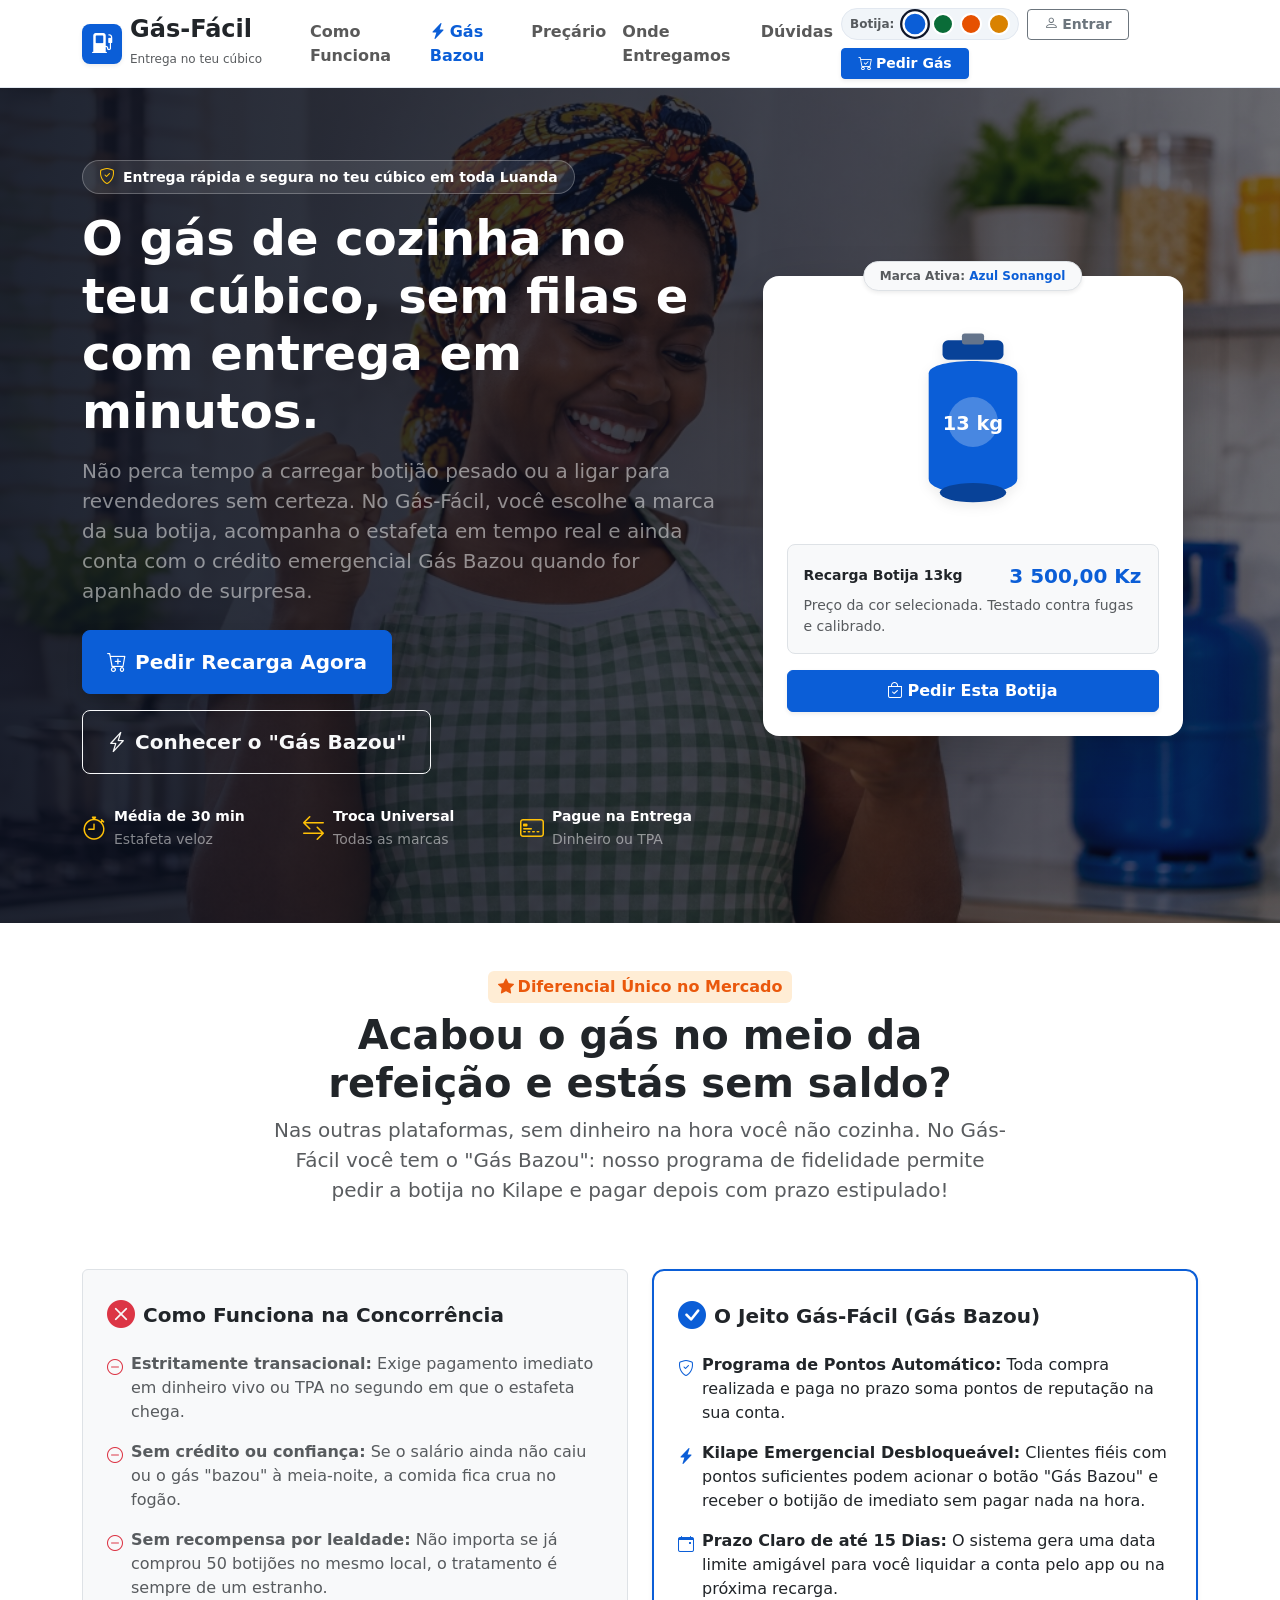
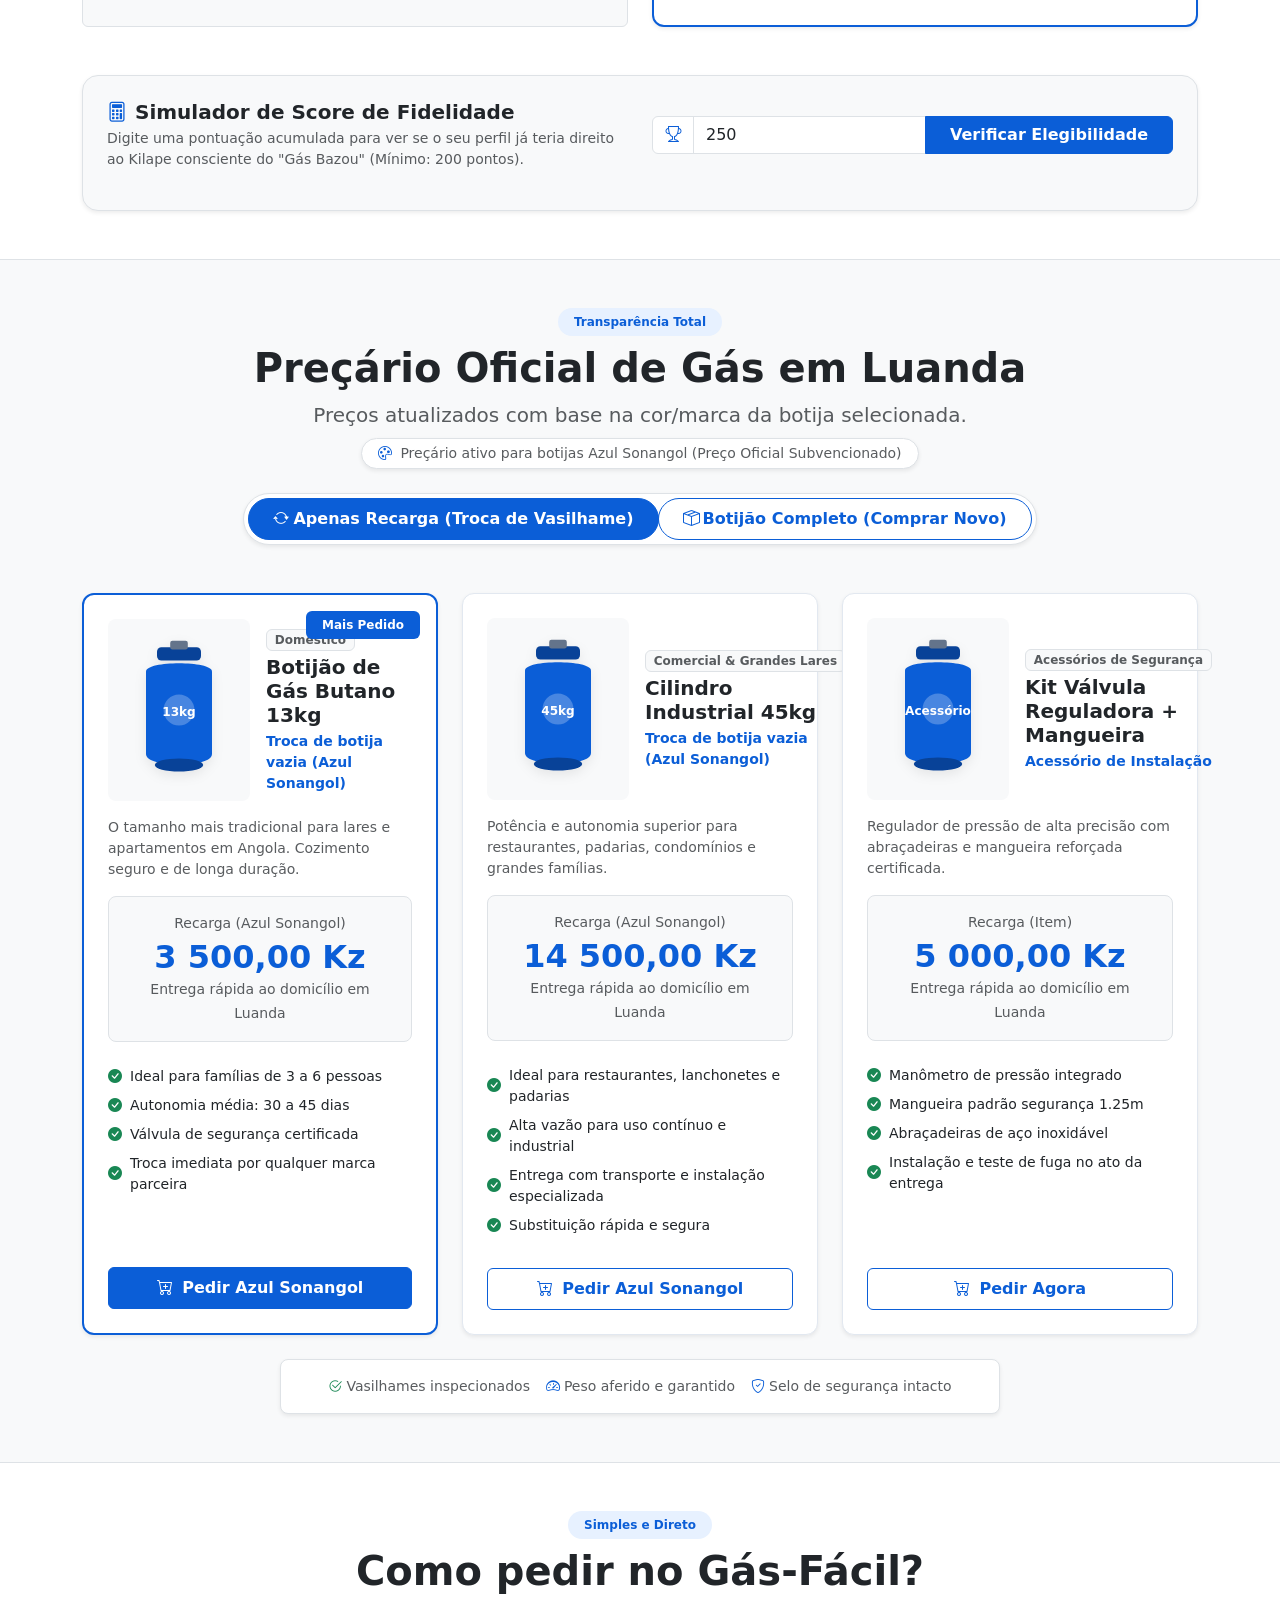
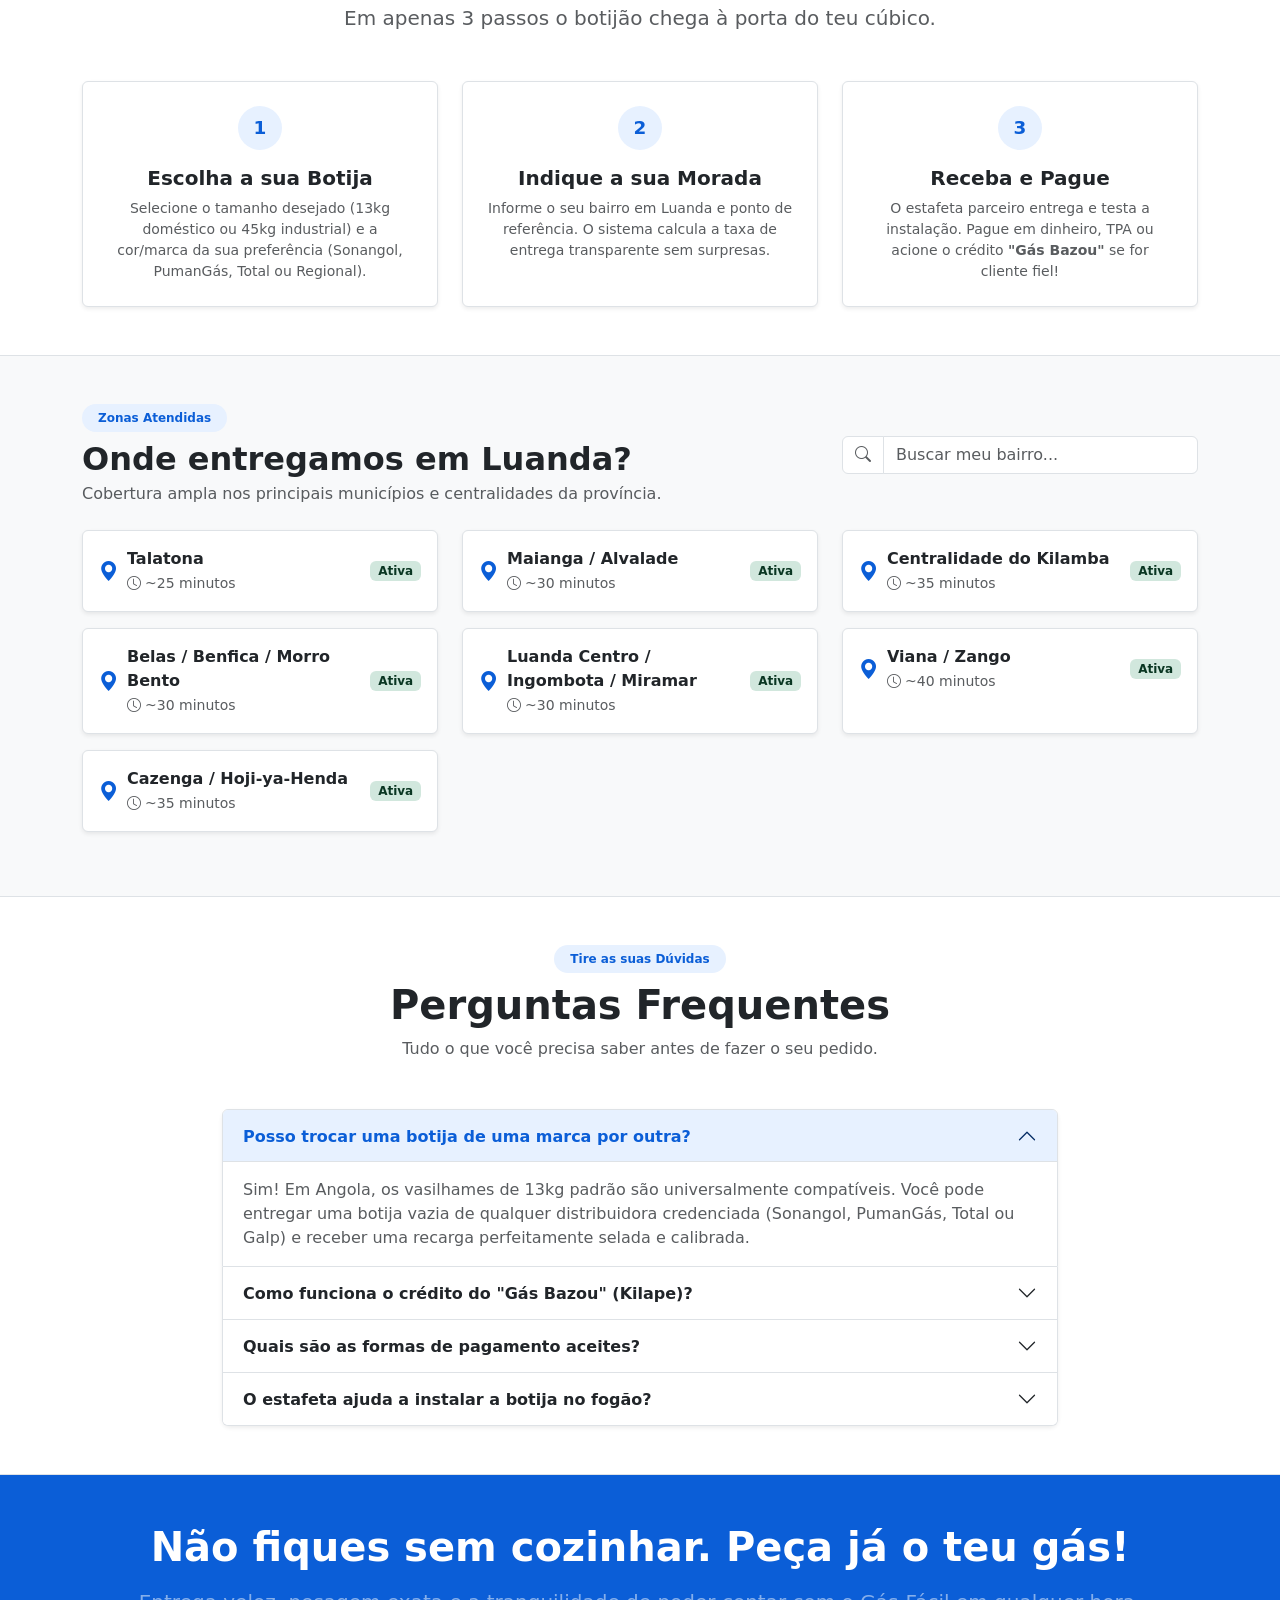
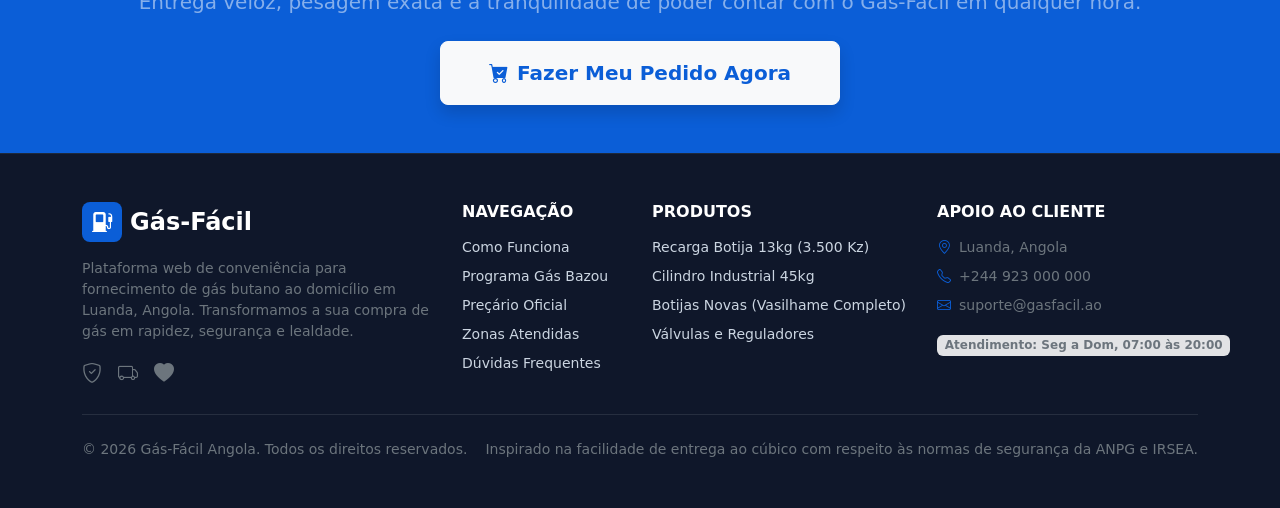
==== src/index.html @ aaf6411a "feat(landing-page): criar pagina inicial com precario dinamico por cor e hero com imagem e filtro su" ====
<!DOCTYPE html>
<html lang="pt" data-theme="blue">
<head>
  <meta charset="UTF-8">
  <meta name="viewport" content="width=device-width, initial-scale=1.0">
  <title>Gás-Fácil — Entrega Rápida de Gás no teu Cúbico em Luanda</title>
  <meta name="description" content="Plataforma de entrega rápida de gás butano ao domicílio em Luanda. Conheça o exclusivo Programa de Fidelidade com a função Gás Bazou (Kilape emergencial).">

  <!-- Bootstrap 5.3 Local -->
  <link rel="stylesheet" href="assets/css/bootstrap.min.css">
  
  <!-- Bootstrap Icons Local -->
  <link rel="stylesheet" href="assets/css/bootstrap-icons.min.css">
  
  <!-- Variáveis de Tema (White-label das Botijas em Angola) -->
  <link rel="stylesheet" href="assets/css/theme.css">
  
  <!-- Estilos Personalizados e Seguros -->
  <link rel="stylesheet" href="assets/css/styles.css">

  <!-- Aplicação imediata do tema para evitar oscilação visual -->
  <script>
    (function() {
      try {
        var savedTheme = localStorage.getItem('gf_theme') || 'blue';
        document.documentElement.setAttribute('data-theme', savedTheme);
      } catch (e) {}
    })();
  </script>
</head>
<body>

  <!-- ==========================================================================
       BARRA DE NAVEGAÇÃO PRINCIPAL (NAVBAR)
       ========================================================================== -->
  <header class="sticky-top gf-navbar">
    <nav class="navbar navbar-expand-lg navbar-light py-2">
      <div class="container">
        <!-- Logo e Identidade -->
        <a class="navbar-brand d-flex align-items-center gap-2" href="index.html">
          <div class="gf-logo-badge shadow-sm">
            <i class="bi bi-fuel-pump-fill" aria-hidden="true"></i>
          </div>
          <div>
            <span class="fs-4 fw-bold text-dark d-block lh-1">Gás-Fácil</span>
            <small class="text-muted" style="font-size: 0.75rem;">Entrega no teu cúbico</small>
          </div>
        </a>

        <!-- Botão Menu Mobile -->
        <button class="navbar-toggler" type="button" data-bs-toggle="collapse" data-bs-target="#navbarMain" aria-controls="navbarMain" aria-expanded="false" aria-label="Abrir menu de navegação">
          <span class="navbar-toggler-icon"></span>
        </button>

        <!-- Links e Ações -->
        <div class="collapse navbar-collapse" id="navbarMain">
          <ul class="navbar-nav me-auto mb-2 mb-lg-0 ms-lg-4">
            <li class="nav-item">
              <a class="nav-link fw-semibold" href="#como-funciona">Como Funciona</a>
            </li>
            <li class="nav-item">
              <a class="nav-link fw-semibold text-primary" href="#diferencial-bazou">
                <i class="bi bi-lightning-charge-fill me-1" aria-hidden="true"></i>Gás Bazou
              </a>
            </li>
            <li class="nav-item">
              <a class="nav-link fw-semibold" href="#precario">Preçário</a>
            </li>
            <li class="nav-item">
              <a class="nav-link fw-semibold" href="#cobertura">Onde Entregamos</a>
            </li>
            <li class="nav-item">
              <a class="nav-link fw-semibold" href="#faq">Dúvidas</a>
            </li>
          </ul>

          <!-- Lado Direito: Seletor de Tema das Botijas & Autenticação -->
          <div class="d-flex flex-wrap align-items-center gap-2">
            <!-- Seletor Cromático das Botijas (Azul, Verde, Laranja, Amarela) -->
            <div class="gf-theme-selector" title="Escolha a cor da sua botija/marca de preferência">
              <small class="text-muted fw-bold me-1 d-none d-sm-inline" style="font-size: 0.75rem;">Botija:</small>
              <button type="button" class="gf-theme-dot" data-set-theme="blue" title="Azul (Padrão Sonangol)" aria-label="Tema Azul"></button>
              <button type="button" class="gf-theme-dot" data-set-theme="green" title="Verde (PumanGás)" aria-label="Tema Verde"></button>
              <button type="button" class="gf-theme-dot" data-set-theme="orange" title="Laranja (TotalEnergies)" aria-label="Tema Laranja"></button>
              <button type="button" class="gf-theme-dot" data-set-theme="yellow" title="Amarela (Galp/Regional)" aria-label="Tema Amarela"></button>
            </div>

            <!-- Botões de Acesso -->
            <a href="login.html" class="btn btn-outline-secondary btn-sm px-3 fw-semibold">
              <i class="bi bi-person me-1" aria-hidden="true"></i>Entrar
            </a>
            <a href="#precario" class="btn btn-primary btn-sm px-3 fw-semibold shadow-sm">
              <i class="bi bi-cart-check me-1" aria-hidden="true"></i>Pedir Gás
            </a>
          </div>
        </div>
      </div>
    </nav>
  </header>

  <main>
    <!-- ==========================================================================
         HERO SECTION (Com imagem de fundo e filtro de desfoque preto elegante)
         ========================================================================== -->
    <section class="gf-hero-section">
      <!-- Imagem de fundo com filtro de desfoque preto -->
      <div class="gf-hero-bg" aria-hidden="true"></div>
      <div class="gf-hero-overlay" aria-hidden="true"></div>

      <div class="container gf-hero-content">
        <div class="row align-items-center gy-4">
          <!-- Coluna de Texto e CTAs -->
          <div class="col-lg-7">
            <div class="d-inline-flex align-items-center gap-2 px-3 py-1 bg-white bg-opacity-10 border border-white border-opacity-25 rounded-pill mb-3 text-white">
              <i class="bi bi-shield-check text-warning" aria-hidden="true"></i>
              <span class="small fw-semibold">Entrega rápida e segura no teu cúbico em toda Luanda</span>
            </div>

            <h1 class="display-5 fw-bold text-white lh-tight mb-3">
              O gás de cozinha no teu cúbico, sem filas e com entrega em minutos.
            </h1>

            <p class="lead text-white-50 mb-4">
              Não perca tempo a carregar botijão pesado ou a ligar para revendedores sem certeza. No <strong>Gás-Fácil</strong>, você escolhe a marca da sua botija, acompanha o estafeta em tempo real e ainda conta com o crédito emergencial <strong>Gás Bazou</strong> quando for apanhado de surpresa.
            </p>

            <div class="d-flex flex-wrap gap-3 mb-4">
              <a href="#precario" class="btn btn-primary btn-lg px-4 py-3 fw-bold shadow">
                <i class="bi bi-cart-plus me-2" aria-hidden="true"></i>Pedir Recarga Agora
              </a>
              <a href="#diferencial-bazou" class="btn btn-outline-light btn-lg px-4 py-3 fw-bold">
                <i class="bi bi-lightning-charge me-2" aria-hidden="true"></i>Conhecer o "Gás Bazou"
              </a>
            </div>

            <!-- Benefícios Rápidos -->
            <div class="row g-3 pt-2 text-white">
              <div class="col-sm-4">
                <div class="d-flex align-items-center gap-2">
                  <i class="bi bi-stopwatch fs-4 text-warning" aria-hidden="true"></i>
                  <div>
                    <strong class="d-block small text-white">Média de 30 min</strong>
                    <span class="text-white-50 small">Estafeta veloz</span>
                  </div>
                </div>
              </div>
              <div class="col-sm-4">
                <div class="d-flex align-items-center gap-2">
                  <i class="bi bi-arrow-left-right fs-4 text-warning" aria-hidden="true"></i>
                  <div>
                    <strong class="d-block small text-white">Troca Universal</strong>
                    <span class="text-white-50 small">Todas as marcas</span>
                  </div>
                </div>
              </div>
              <div class="col-sm-4">
                <div class="d-flex align-items-center gap-2">
                  <i class="bi bi-credit-card-2-front fs-4 text-warning" aria-hidden="true"></i>
                  <div>
                    <strong class="d-block small text-white">Pague na Entrega</strong>
                    <span class="text-white-50 small">Dinheiro ou TPA</span>
                  </div>
                </div>
              </div>
            </div>
          </div>

          <!-- Coluna Visual: Ilustração da Botija Temática Interativa -->
          <div class="col-lg-5 text-center">
            <div class="card border-0 p-4 bg-white shadow-lg rounded-4 position-relative mx-auto" style="max-width: 420px;">
              <div class="badge bg-light text-muted border position-absolute top-0 start-50 translate-middle px-3 py-2 rounded-pill shadow-sm">
                Marca Ativa: <span id="heroBottleBrandName" class="fw-bold text-primary">Azul Sonangol</span>
              </div>

              <div class="py-4 my-2">
                <!-- SVG Dinâmico da Botija -->
                <svg class="gf-cylinder-svg mx-auto" viewBox="0 0 100 130" xmlns="http://www.w3.org/2000/svg" style="width: 140px; height: 180px;">
                  <rect x="28" y="6" width="44" height="14" rx="4" class="gf-cylinder-collar" />
                  <rect x="42" y="1" width="16" height="8" rx="2" fill="#64748b" />
                  <path d="M 18,30 C 18,18 82,18 82,30 L 82,106 C 82,120 18,120 18,106 Z" class="gf-cylinder-body" />
                  <ellipse cx="50" cy="116" rx="24" ry="7" class="gf-cylinder-collar" />
                  <circle cx="50" cy="65" r="18" fill="#ffffff" opacity="0.25" />
                  <text x="50" y="71" font-size="14" font-weight="bold" fill="#ffffff" text-anchor="middle">13 kg</text>
                </svg>
              </div>

              <div class="bg-light p-3 rounded-3 text-start mb-3 border">
                <div class="d-flex justify-content-between align-items-center mb-1">
                  <span class="small fw-semibold text-dark">Recarga Botija 13kg</span>
                  <span id="heroBottlePrice" class="fw-bold text-primary fs-5">3.500,00 Kz</span>
                </div>
                <small class="text-muted d-block">Preço da cor selecionada. Testado contra fugas e calibrado.</small>
              </div>

              <a href="#precario" class="btn btn-primary w-100 py-2 fw-semibold shadow-sm">
                <i class="bi bi-bag-check me-1" aria-hidden="true"></i>Pedir Esta Botija
              </a>
            </div>
          </div>
        </div>
      </div>
    </section>

    <!-- ==========================================================================
         SEÇÃO DESTAQUE DO DIFERENCIAL: "GÁS BAZOU" (O KILAPE CONSCIENTE)
         ========================================================================== -->
    <section id="diferencial-bazou" class="py-5 bg-white border-bottom">
      <div class="container">
        <!-- Cabeçalho da Seção -->
        <div class="row justify-content-center text-center mb-5">
          <div class="col-lg-8">
            <span class="gf-badge-bazou d-inline-block mb-2">
              <i class="bi bi-star-fill me-1" aria-hidden="true"></i>Diferencial Único no Mercado
            </span>
            <h2 class="h1 fw-bold text-dark">
              Acabou o gás no meio da refeição e estás sem saldo?
            </h2>
            <p class="lead text-muted">
              Nas outras plataformas, sem dinheiro na hora você não cozinha. No <strong>Gás-Fácil</strong> você tem o <strong>"Gás Bazou"</strong>: nosso programa de fidelidade permite pedir a botija no <strong>Kilape</strong> e pagar depois com prazo estipulado!
            </p>
          </div>
        </div>

        <!-- Quadro Comparativo: Concorrência vs Gás-Fácil -->
        <div class="row g-4 align-items-stretch mb-5">
          <!-- Coluna Concorrentes -->
          <div class="col-md-6">
            <div class="card h-100 border p-4 bg-light">
              <div class="d-flex align-items-center gap-2 mb-3">
                <i class="bi bi-x-circle-fill text-danger fs-3" aria-hidden="true"></i>
                <h3 class="h5 fw-bold text-dark mb-0">Como Funciona na Concorrência</h3>
              </div>
              <ul class="list-unstyled mb-0 d-flex flex-column gap-3 text-muted">
                <li class="d-flex align-items-start gap-2">
                  <i class="bi bi-dash-circle text-danger mt-1" aria-hidden="true"></i>
                  <span><strong>Estritamente transacional:</strong> Exige pagamento imediato em dinheiro vivo ou TPA no segundo em que o estafeta chega.</span>
                </li>
                <li class="d-flex align-items-start gap-2">
                  <i class="bi bi-dash-circle text-danger mt-1" aria-hidden="true"></i>
                  <span><strong>Sem crédito ou confiança:</strong> Se o salário ainda não caiu ou o gás "bazou" à meia-noite, a comida fica crua no fogão.</span>
                </li>
                <li class="d-flex align-items-start gap-2">
                  <i class="bi bi-dash-circle text-danger mt-1" aria-hidden="true"></i>
                  <span><strong>Sem recompensa por lealdade:</strong> Não importa se já comprou 50 botijões no mesmo local, o tratamento é sempre de um estranho.</span>
                </li>
              </ul>
            </div>
          </div>

          <!-- Coluna Gás-Fácil (O Nosso Diferencial) -->
          <div class="col-md-6">
            <div class="card h-100 gf-card-bazou p-4 shadow-sm">
              <div class="d-flex align-items-center gap-2 mb-3">
                <i class="bi bi-check-circle-fill text-primary fs-3" aria-hidden="true"></i>
                <h3 class="h5 fw-bold text-dark mb-0">O Jeito Gás-Fácil (Gás Bazou)</h3>
              </div>
              <ul class="list-unstyled mb-0 d-flex flex-column gap-3 text-dark">
                <li class="d-flex align-items-start gap-2">
                  <i class="bi bi-shield-check text-primary mt-1" aria-hidden="true"></i>
                  <span><strong>Programa de Pontos Automático:</strong> Toda compra realizada e paga no prazo soma pontos de reputação na sua conta.</span>
                </li>
                <li class="d-flex align-items-start gap-2">
                  <i class="bi bi-lightning-charge-fill text-primary mt-1" aria-hidden="true"></i>
                  <span><strong>Kilape Emergencial Desbloqueável:</strong> Clientes fiéis com pontos suficientes podem acionar o botão "Gás Bazou" e receber o botijão de imediato sem pagar nada na hora.</span>
                </li>
                <li class="d-flex align-items-start gap-2">
                  <i class="bi bi-calendar-event text-primary mt-1" aria-hidden="true"></i>
                  <span><strong>Prazo Claro de até 15 Dias:</strong> O sistema gera uma data limite amigável para você liquidar a conta pelo app ou na próxima recarga.</span>
                </li>
              </ul>
            </div>
          </div>
        </div>

        <!-- Simulador Interativo do "Gás Bazou" -->
        <div class="card border p-4 bg-light rounded-4 shadow-sm">
          <div class="row align-items-center gy-3">
            <div class="col-lg-6">
              <h3 class="h5 fw-bold text-dark mb-1">
                <i class="bi bi-calculator text-primary me-2" aria-hidden="true"></i>Simulador de Score de Fidelidade
              </h3>
              <p class="text-muted small mb-0">
                Digite uma pontuação acumulada para ver se o seu perfil já teria direito ao Kilape consciente do "Gás Bazou" (Mínimo: 200 pontos).
              </p>
            </div>
            <div class="col-lg-6">
              <div class="input-group">
                <span class="input-group-text bg-white"><i class="bi bi-trophy text-primary"></i></span>
                <input type="number" id="simPointsInput" class="form-control" placeholder="Ex: 250 pontos" value="250" min="0" max="1000">
                <button type="button" id="btnSimulateBazou" class="btn btn-primary fw-semibold px-4">
                  Verificar Elegibilidade
                </button>
              </div>
            </div>
            <div class="col-12">
              <div id="simResultContainer" class="d-none"></div>
            </div>
          </div>
        </div>
      </div>
    </section>

    <!-- ==========================================================================
         SEÇÃO DE PREÇÁRIO (CATÁLOGO OFICIAL COM PREÇOS DAS BOTIJAS)
         ========================================================================== -->
    <section id="precario" class="py-5 bg-light border-bottom">
      <div class="container">
        <!-- Título e Introdução -->
        <div class="text-center mb-4">
          <span class="badge bg-primary-subtle text-primary px-3 py-2 rounded-pill fw-semibold mb-2">
            Transparência Total
          </span>
          <h2 class="h1 fw-bold text-dark">Preçário Oficial de Gás em Luanda</h2>
          <p class="text-muted lead mb-2">Preços atualizados com base na cor/marca da botija selecionada.</p>
          <div class="d-inline-flex align-items-center gap-2 px-3 py-1 bg-white border rounded-pill shadow-sm small text-muted">
            <i class="bi bi-palette text-primary" aria-hidden="true"></i>
            <span id="pricingActiveThemeNotice">Preçário ativo para botijas Azul Sonangol (Preço Oficial Subvencionado)</span>
          </div>
        </div>

        <!-- Alternador entre Recarga e Botijão Novo -->
        <div class="d-flex justify-content-center mb-5">
          <div class="btn-group p-1 bg-white border rounded-pill shadow-sm" role="group" aria-label="Opções de compra">
            <button type="button" id="btnPricingRefill" class="btn btn-primary rounded-pill px-4 py-2 fw-semibold active">
              <i class="bi bi-arrow-repeat me-1" aria-hidden="true"></i>Apenas Recarga (Troca de Vasilhame)
            </button>
            <button type="button" id="btnPricingComplete" class="btn btn-outline-primary rounded-pill px-4 py-2 fw-semibold">
              <i class="bi bi-box-seam me-1" aria-hidden="true"></i>Botijão Completo (Comprar Novo)
            </button>
          </div>
        </div>

        <!-- Contêiner dos Cards de Preço (Injetados dinamicamente via home.js) -->
        <div id="pricingCardsContainer" class="row justify-content-center">
          <!-- Carregando via JavaScript -->
          <div class="col-12 text-center py-5">
            <div class="spinner-border text-primary" role="status">
              <span class="visually-hidden">A carregar produtos...</span>
            </div>
          </div>
        </div>

        <!-- Aviso de Garantia e Pesagem -->
        <div class="card border bg-white p-3 rounded-3 shadow-sm text-center mx-auto" style="max-width: 720px;">
          <div class="d-flex flex-wrap align-items-center justify-content-center gap-3 text-muted small">
            <span><i class="bi bi-check2-circle text-success me-1"></i>Vasilhames inspecionados</span>
            <span><i class="bi bi-speedometer2 text-primary me-1"></i>Peso aferido e garantido</span>
            <span><i class="bi bi-shield-check text-primary me-1"></i>Selo de segurança intacto</span>
          </div>
        </div>
      </div>
    </section>

    <!-- ==========================================================================
         SEÇÃO COMO FUNCIONA (FILOSOFIA GÁS NO CÚBICO)
         ========================================================================== -->
    <section id="como-funciona" class="py-5 bg-white border-bottom">
      <div class="container">
        <div class="text-center mb-5">
          <span class="badge bg-primary-subtle text-primary px-3 py-2 rounded-pill fw-semibold mb-2">Simples e Direto</span>
          <h2 class="h1 fw-bold text-dark">Como pedir no Gás-Fácil?</h2>
          <p class="text-muted lead">Em apenas 3 passos o botijão chega à porta do teu cúbico.</p>
        </div>

        <div class="row g-4">
          <!-- Passo 1 -->
          <div class="col-md-4">
            <div class="card h-100 border p-4 text-center bg-white shadow-sm">
              <div class="gf-step-number mx-auto mb-3">1</div>
              <h3 class="h5 fw-bold text-dark mb-2">Escolha a sua Botija</h3>
              <p class="text-muted small mb-0">
                Selecione o tamanho desejado (13kg doméstico ou 45kg industrial) e a cor/marca da sua preferência (Sonangol, PumanGás, Total ou Regional).
              </p>
            </div>
          </div>

          <!-- Passo 2 -->
          <div class="col-md-4">
            <div class="card h-100 border p-4 text-center bg-white shadow-sm">
              <div class="gf-step-number mx-auto mb-3">2</div>
              <h3 class="h5 fw-bold text-dark mb-2">Indique a sua Morada</h3>
              <p class="text-muted small mb-0">
                Informe o seu bairro em Luanda e ponto de referência. O sistema calcula a taxa de entrega transparente sem surpresas.
              </p>
            </div>
          </div>

          <!-- Passo 3 -->
          <div class="col-md-4">
            <div class="card h-100 border p-4 text-center bg-white shadow-sm">
              <div class="gf-step-number mx-auto mb-3">3</div>
              <h3 class="h5 fw-bold text-dark mb-2">Receba e Pague</h3>
              <p class="text-muted small mb-0">
                O estafeta parceiro entrega e testa a instalação. Pague em dinheiro, TPA ou acione o crédito <strong>"Gás Bazou"</strong> se for cliente fiel!
              </p>
            </div>
          </div>
        </div>
      </div>
    </section>

    <!-- ==========================================================================
         SEÇÃO ÁREAS DE COBERTURA EM LUANDA
         ========================================================================== -->
    <section id="cobertura" class="py-5 bg-light border-bottom">
      <div class="container">
        <div class="row align-items-center mb-4">
          <div class="col-md-8">
            <span class="badge bg-primary-subtle text-primary px-3 py-2 rounded-pill fw-semibold mb-2">
              Zonas Atendidas
            </span>
            <h2 class="h2 fw-bold text-dark mb-1">Onde entregamos em Luanda?</h2>
            <p class="text-muted mb-0">Cobertura ampla nos principais municípios e centralidades da província.</p>
          </div>
          <div class="col-md-4 mt-3 mt-md-0">
            <div class="input-group">
              <span class="input-group-text bg-white"><i class="bi bi-search text-muted"></i></span>
              <input type="text" id="coverageSearch" class="form-control" placeholder="Buscar meu bairro...">
            </div>
          </div>
        </div>

        <!-- Lista dinâmica de bairros -->
        <div id="coverageList" class="row">
          <!-- Carregando via JavaScript -->
        </div>
      </div>
    </section>

    <!-- ==========================================================================
         SEÇÃO DE PERGUNTAS FREQUENTES (FAQ)
         ========================================================================== -->
    <section id="faq" class="py-5 bg-white border-bottom">
      <div class="container" style="max-width: 860px;">
        <div class="text-center mb-5">
          <span class="badge bg-primary-subtle text-primary px-3 py-2 rounded-pill fw-semibold mb-2">Tire as suas Dúvidas</span>
          <h2 class="h1 fw-bold text-dark">Perguntas Frequentes</h2>
          <p class="text-muted">Tudo o que você precisa saber antes de fazer o seu pedido.</p>
        </div>

        <div class="accordion shadow-sm rounded-3" id="faqAccordion">
          <!-- Item 1 -->
          <div class="accordion-item">
            <h3 class="accordion-header" id="headingOne">
              <button class="accordion-button fw-bold" type="button" data-bs-toggle="collapse" data-bs-target="#collapseOne" aria-expanded="true" aria-controls="collapseOne">
                Posso trocar uma botija de uma marca por outra?
              </button>
            </h3>
            <div id="collapseOne" class="accordion-collapse collapse show" aria-labelledby="headingOne" data-bs-parent="#faqAccordion">
              <div class="accordion-body text-muted">
                Sim! Em Angola, os vasilhames de 13kg padrão são universalmente compatíveis. Você pode entregar uma botija vazia de qualquer distribuidora credenciada (Sonangol, PumanGás, Total ou Galp) e receber uma recarga perfeitamente selada e calibrada.
              </div>
            </div>
          </div>

          <!-- Item 2 -->
          <div class="accordion-item">
            <h3 class="accordion-header" id="headingTwo">
              <button class="accordion-button collapsed fw-bold" type="button" data-bs-toggle="collapse" data-bs-target="#collapseTwo" aria-expanded="false" aria-controls="collapseTwo">
                Como funciona o crédito do "Gás Bazou" (Kilape)?
              </button>
            </h3>
            <div id="collapseTwo" class="accordion-collapse collapse" aria-labelledby="headingTwo" data-bs-parent="#faqAccordion">
              <div class="accordion-body text-muted">
                O "Gás Bazou" é o nosso programa de lealdade e confiança. Cada vez que você faz um pedido no Gás-Fácil e paga em dia, acumula pontos de fidelidade. Ao atingir 200 pontos (Nível Prata), você desbloqueia a opção de pedir gás sem pagar no momento, com até <strong>15 dias de prazo</strong> para quitar. Apenas é permitido 1 Kilape ativo por cliente.
              </div>
            </div>
          </div>

          <!-- Item 3 -->
          <div class="accordion-item">
            <h3 class="accordion-header" id="headingThree">
              <button class="accordion-button collapsed fw-bold" type="button" data-bs-toggle="collapse" data-bs-target="#collapseThree" aria-expanded="false" aria-controls="collapseThree">
                Quais são as formas de pagamento aceites?
              </button>
            </h3>
            <div id="collapseThree" class="accordion-collapse collapse" aria-labelledby="headingThree" data-bs-parent="#faqAccordion">
              <div class="accordion-body text-muted">
                Aceitamos pagamento na entrega em <strong>dinheiro físico</strong>, <strong>TPA (Multicaixa)</strong>, transferência bancária prévia e, para clientes fiéis elegíveis, a modalidade <strong>"Gás Bazou" (Kilape)</strong>.
              </div>
            </div>
          </div>

          <!-- Item 4 -->
          <div class="accordion-item">
            <h3 class="accordion-header" id="headingFour">
              <button class="accordion-button collapsed fw-bold" type="button" data-bs-toggle="collapse" data-bs-target="#collapseFour" aria-expanded="false" aria-controls="collapseFour">
                O estafeta ajuda a instalar a botija no fogão?
              </button>
            </h3>
            <div id="collapseFour" class="accordion-collapse collapse" aria-labelledby="headingFour" data-bs-parent="#faqAccordion">
              <div class="accordion-body text-muted">
                Com certeza! Todos os nossos entregadores parceiros são treinados para conectar a válvula, trocar a abraçadeira se necessário e realizar o teste de espuma com sabão para atestar ausência total de fuga de gás.
              </div>
            </div>
          </div>
        </div>
      </div>
    </section>

    <!-- ==========================================================================
         CALL TO ACTION FINAL (RODAPÉ DE AÇÃO)
         ========================================================================== -->
    <section class="py-5 bg-primary text-white text-center">
      <div class="container">
        <h2 class="display-6 fw-bold mb-3">Não fiques sem cozinhar. Peça já o teu gás!</h2>
        <p class="lead mb-4 text-white-50">
          Entrega veloz, pesagem exata e a tranquilidade de poder contar com o Gás-Fácil em qualquer hora.
        </p>
        <a href="#precario" class="btn btn-light btn-lg px-5 py-3 fw-bold text-primary shadow">
          <i class="bi bi-cart-check-fill me-2" aria-hidden="true"></i>Fazer Meu Pedido Agora
        </a>
      </div>
    </section>
  </main>

  <!-- ==========================================================================
       RODAPÉ (FOOTER)
       ========================================================================== -->
  <footer class="gf-footer py-5">
    <div class="container">
      <div class="row g-4 justify-content-between mb-4">
        <!-- Coluna Institucional -->
        <div class="col-lg-4">
          <div class="d-flex align-items-center gap-2 mb-3">
            <div class="gf-logo-badge">
              <i class="bi bi-fuel-pump-fill" aria-hidden="true"></i>
            </div>
            <span class="fs-4 fw-bold text-white">Gás-Fácil</span>
          </div>
          <p class="small text-secondary">
            Plataforma web de conveniência para fornecimento de gás butano ao domicílio em Luanda, Angola. Transformamos a sua compra de gás em rapidez, segurança e lealdade.
          </p>
          <div class="d-flex gap-3 text-secondary">
            <i class="bi bi-shield-check fs-5" title="Segurança Certificada"></i>
            <i class="bi bi-truck fs-5" title="Entrega em Luanda"></i>
            <i class="bi bi-heart-fill fs-5" title="Programa de Fidelidade"></i>
          </div>
        </div>

        <!-- Links Rápidos -->
        <div class="col-sm-6 col-lg-2">
          <h4 class="h6 text-white text-uppercase fw-bold mb-3">Navegação</h4>
          <ul class="list-unstyled small d-flex flex-column gap-2">
            <li><a href="#como-funciona">Como Funciona</a></li>
            <li><a href="#diferencial-bazou">Programa Gás Bazou</a></li>
            <li><a href="#precario">Preçário Oficial</a></li>
            <li><a href="#cobertura">Zonas Atendidas</a></li>
            <li><a href="#faq">Dúvidas Frequentes</a></li>
          </ul>
        </div>

        <!-- Produtos -->
        <div class="col-sm-6 col-lg-3">
          <h4 class="h6 text-white text-uppercase fw-bold mb-3">Produtos</h4>
          <ul class="list-unstyled small d-flex flex-column gap-2">
            <li><a href="#precario">Recarga Botija 13kg (3.500 Kz)</a></li>
            <li><a href="#precario">Cilindro Industrial 45kg</a></li>
            <li><a href="#precario">Botijas Novas (Vasilhame Completo)</a></li>
            <li><a href="#precario">Válvulas e Reguladores</a></li>
          </ul>
        </div>

        <!-- Contacto e Suporte -->
        <div class="col-lg-3">
          <h4 class="h6 text-white text-uppercase fw-bold mb-3">Apoio ao Cliente</h4>
          <p class="small text-secondary mb-2">
            <i class="bi bi-geo-alt me-2 text-primary"></i>Luanda, Angola
          </p>
          <p class="small text-secondary mb-2">
            <i class="bi bi-telephone me-2 text-primary"></i>+244 923 000 000
          </p>
          <p class="small text-secondary mb-3">
            <i class="bi bi-envelope me-2 text-primary"></i>suporte@gasfacil.ao
          </p>
          <span class="badge bg-secondary-subtle text-secondary small">
            Atendimento: Seg a Dom, 07:00 às 20:00
          </span>
        </div>
      </div>

      <hr class="border-secondary my-4">

      <div class="d-flex flex-wrap justify-content-between align-items-center gap-3 small text-secondary">
        <div>
          &copy; 2026 Gás-Fácil Angola. Todos os direitos reservados.
        </div>
        <div>
          Inspirado na facilidade de entrega ao cúbico com respeito às normas de segurança da ANPG e IRSEA.
        </div>
      </div>
    </div>
  </footer>

  <!-- Bootstrap 5 Bundle JS Local (com Popper) -->
  <script src="assets/js/vendor/bootstrap.bundle.min.js"></script>

  <!-- Scripts do Gás-Fácil (Vanilla JS compatível tanto com file:/// quanto com servidores HTTP) -->
  <script src="assets/js/utils/formatters.js"></script>
  <script src="assets/js/utils/themeSwitcher.js"></script>
  <script src="assets/js/services/storage.js"></script>
  <script src="assets/js/services/seedData.js"></script>
  <script src="assets/js/services/loyaltyService.js"></script>
  <script src="assets/js/services/productService.js"></script>
  <script src="assets/js/pages/home.js"></script>
</body>
</html>
---- src/assets/css/theme.css ----
/* ==========================================================================
   THEME TOKENS - GÁS-FÁCIL
   Arquitetura White-Label Tematizável inspirada nas marcas de gás em Angola
   ========================================================================== */

:root,
[data-theme="blue"] {
  --color-primary: #0b5ed7;
  --color-primary-hover: #084298;
  --color-primary-active: #052c65;
  --color-primary-subtle: #e7f1ff;
  --color-primary-foreground: #ffffff;
  --color-primary-border: #9ec5fe;
  --theme-brand-name: "Azul (Sonangol Gás)";
  --theme-cylinder-color: #0b5ed7;
  --theme-cylinder-collar: #084298;
}

[data-theme="green"] {
  --color-primary: #0a6c38;
  --color-primary-hover: #074d28;
  --color-primary-active: #04361c;
  --color-primary-subtle: #e8f5ee;
  --color-primary-foreground: #ffffff;
  --color-primary-border: #a3cfbb;
  --theme-brand-name: "Verde (PumanGás)";
  --theme-cylinder-color: #0a6c38;
  --theme-cylinder-collar: #064021;
}

[data-theme="orange"] {
  --color-primary: #e65100;
  --color-primary-hover: #bf360c;
  --color-primary-active: #8c2607;
  --color-primary-subtle: #fff3e0;
  --color-primary-foreground: #ffffff;
  --color-primary-border: #ffcc80;
  --theme-brand-name: "Laranja (TotalEnergies)";
  --theme-cylinder-color: #e65100;
  --theme-cylinder-collar: #b33e00;
}

[data-theme="yellow"] {
  --color-primary: #d98200;
  --color-primary-hover: #b36b00;
  --color-primary-active: #804d00;
  --color-primary-subtle: #fff8e1;
  --color-primary-foreground: #ffffff;
  --color-primary-border: #ffe082;
  --theme-brand-name: "Amarela (Galp/Regional)";
  --theme-cylinder-color: #e59400;
  --theme-cylinder-collar: #b36b00;
}

/* Tokens Neutros e Semânticos Globais */
:root {
  --color-bg-base: #f8fafc;
  --color-bg-surface: #ffffff;
  --color-bg-muted: #f1f5f9;

  --color-text-main: #0f172a;
  --color-text-body: #334155;
  --color-text-muted: #64748b;
  --color-text-disabled: #94a3b8;

  --color-border-base: #e2e8f0;
  --color-border-hover: #cbd5e1;
  --color-border-focus: var(--color-primary);

  /* Feedback */
  --color-success: #16a34a;
  --color-success-bg: #dcfce7;
  --color-warning: #ea580c;
  --color-warning-bg: #ffedd5;
  --color-danger: #dc2626;
  --color-danger-bg: #fee2e2;
  --color-info: #0284c7;
  --color-info-bg: #e0f2fe;

  /* Tipografia */
  --font-family-base: "Segoe UI", system-ui, -apple-system, Roboto, sans-serif;

  /* Sombras Sutis */
  --shadow-sm: 0 1px 2px 0 rgba(0, 0, 0, 0.05);
  --shadow-md: 0 4px 6px -1px rgba(0, 0, 0, 0.08), 0 2px 4px -2px rgba(0, 0, 0, 0.04);
  --shadow-lg: 0 10px 15px -3px rgba(0, 0, 0, 0.08), 0 4px 6px -4px rgba(0, 0, 0, 0.03);
}
---- src/assets/css/styles.css ----
/* ==========================================================================
   ESTILOS GLOBAIS & PERSONALIZADOS - GÁS-FÁCIL
   Respeita rigorosamente Conventions-and-rules.md (Sem estética genérica de IA)
   ========================================================================== */

/* Integração com Variáveis do Bootstrap */
:root {
  --bs-primary: var(--color-primary);
  --bs-primary-rgb: 11, 94, 215;
  --bs-link-color: var(--color-primary);
  --bs-link-hover-color: var(--color-primary-hover);
}

[data-theme="green"] {
  --bs-primary-rgb: 10, 108, 56;
}

[data-theme="orange"] {
  --bs-primary-rgb: 230, 81, 0;
}

[data-theme="yellow"] {
  --bs-primary-rgb: 217, 130, 0;
}

body {
  font-family: var(--font-family-base);
  background-color: var(--color-bg-base);
  color: var(--color-text-body);
  min-height: 100vh;
  display: flex;
  flex-direction: column;
}

main {
  flex: 1;
}

/* Botões do Bootstrap integrados ao tema ativo */
.btn-primary {
  background-color: var(--color-primary) !important;
  border-color: var(--color-primary) !important;
  color: var(--color-primary-foreground) !important;
}

.btn-primary:hover,
.btn-primary:focus {
  background-color: var(--color-primary-hover) !important;
  border-color: var(--color-primary-hover) !important;
}

.btn-outline-primary {
  color: var(--color-primary) !important;
  border-color: var(--color-primary) !important;
}

.btn-outline-primary:hover,
.btn-outline-primary:focus,
.btn-outline-primary.active {
  background-color: var(--color-primary) !important;
  border-color: var(--color-primary) !important;
  color: var(--color-primary-foreground) !important;
}

.text-primary {
  color: var(--color-primary) !important;
}

.bg-primary {
  background-color: var(--color-primary) !important;
}

.border-primary {
  border-color: var(--color-primary) !important;
}

.bg-primary-subtle {
  background-color: var(--color-primary-subtle) !important;
  color: var(--color-primary) !important;
}

/* Navbar */
.gf-navbar {
  background-color: var(--color-bg-surface);
  border-bottom: 1px solid var(--color-border-base);
}

.gf-logo-badge {
  display: inline-flex;
  align-items: center;
  justify-content: center;
  width: 40px;
  height: 40px;
  border-radius: 8px;
  background-color: var(--color-primary);
  color: #ffffff;
  font-size: 1.25rem;
}

/* Seletor de Tema das Botijas (Pílula no Header) */
.gf-theme-selector {
  display: inline-flex;
  align-items: center;
  background-color: var(--color-bg-muted);
  border: 1px solid var(--color-border-base);
  border-radius: 50rem;
  padding: 4px 8px;
  gap: 6px;
}

.gf-theme-dot {
  width: 22px;
  height: 22px;
  border-radius: 50%;
  border: 2px solid #ffffff;
  cursor: pointer;
  transition: transform 0.15s ease, box-shadow 0.15s ease;
  padding: 0;
}

.gf-theme-dot:hover {
  transform: scale(1.15);
}

.gf-theme-dot.active {
  outline: 2px solid var(--color-text-main);
  transform: scale(1.15);
}

.gf-theme-dot[data-set-theme="blue"] { background-color: #0b5ed7; }
.gf-theme-dot[data-set-theme="green"] { background-color: #0a6c38; }
.gf-theme-dot[data-set-theme="orange"] { background-color: #e65100; }
.gf-theme-dot[data-set-theme="yellow"] { background-color: #d98200; }

/* ==========================================================================
   HERO SECTION COM IMAGEM E FILTRO ESCURO SUAVE (SEM DESFOQUE)
   ========================================================================== */
.gf-hero-section {
  position: relative;
  overflow: hidden;
  padding: 4.5rem 0;
  background-color: #0b1120;
}

.gf-hero-bg {
  position: absolute;
  top: 0;
  left: 0;
  width: 100%;
  height: 100%;
  background-image: url('../images/hero-kitchen.jpg');
  background-size: cover;
  background-position: center 25%;
  /* Filtro ligeiramente escuro, mantendo nitidez total da foto */
  filter: brightness(0.65) contrast(1.05);
  z-index: 1;
}

.gf-hero-overlay {
  position: absolute;
  top: 0;
  left: 0;
  width: 100%;
  height: 100%;
  /* Overlay direcional: mais denso à esquerda para legibilidade dos textos e suave à direita */
  background: linear-gradient(90deg, rgba(11, 17, 32, 0.88) 0%, rgba(11, 17, 32, 0.65) 55%, rgba(11, 17, 32, 0.35) 100%);
  z-index: 2;
}

.gf-hero-content {
  position: relative;
  z-index: 3;
}

/* Card de Destaque do Diferencial: "Gás Bazou" */
.gf-card-bazou {
  border: 2px solid var(--color-primary);
  background-color: #ffffff;
  border-radius: 12px;
}

.gf-badge-bazou {
  background-color: var(--color-warning-bg);
  color: var(--color-warning);
  font-weight: 600;
  border-radius: 6px;
  padding: 4px 10px;
}

/* Seção de Como Funciona */
.gf-step-number {
  width: 44px;
  height: 44px;
  border-radius: 50%;
  background-color: var(--color-primary-subtle);
  color: var(--color-primary);
  font-weight: 700;
  font-size: 1.15rem;
  display: inline-flex;
  align-items: center;
  justify-content: center;
}

/* Cards de Preço & Botija */
.gf-pricing-card {
  border: 1px solid var(--color-border-base);
  border-radius: 12px;
  background-color: #ffffff;
  transition: border-color 0.2s ease, box-shadow 0.2s ease;
}

.gf-pricing-card:hover {
  border-color: var(--color-primary);
  box-shadow: var(--shadow-md);
}

.gf-pricing-card.featured {
  border: 2px solid var(--color-primary);
}

/* SVG da Botija Dinâmica */
.gf-cylinder-svg {
  width: 110px;
  height: 150px;
  filter: drop-shadow(0 4px 6px rgba(0, 0, 0, 0.08));
}

.gf-cylinder-body {
  fill: var(--theme-cylinder-color);
  transition: fill 0.3s ease;
}

.gf-cylinder-collar {
  fill: var(--theme-cylinder-collar);
  transition: fill 0.3s ease;
}

/* FAQ Accordion do Bootstrap */
.accordion-button:not(.collapsed) {
  color: var(--color-primary);
  background-color: var(--color-primary-subtle);
}

.accordion-button:focus {
  border-color: var(--color-primary-border);
  box-shadow: 0 0 0 0.25rem var(--color-primary-subtle);
}

/* Rodapé */
.gf-footer {
  background-color: #0f172a;
  color: #94a3b8;
  border-top: 1px solid #1e293b;
}

.gf-footer a {
  color: #cbd5e1;
  text-decoration: none;
}

.gf-footer a:hover {
  color: #ffffff;
  text-decoration: underline;
}
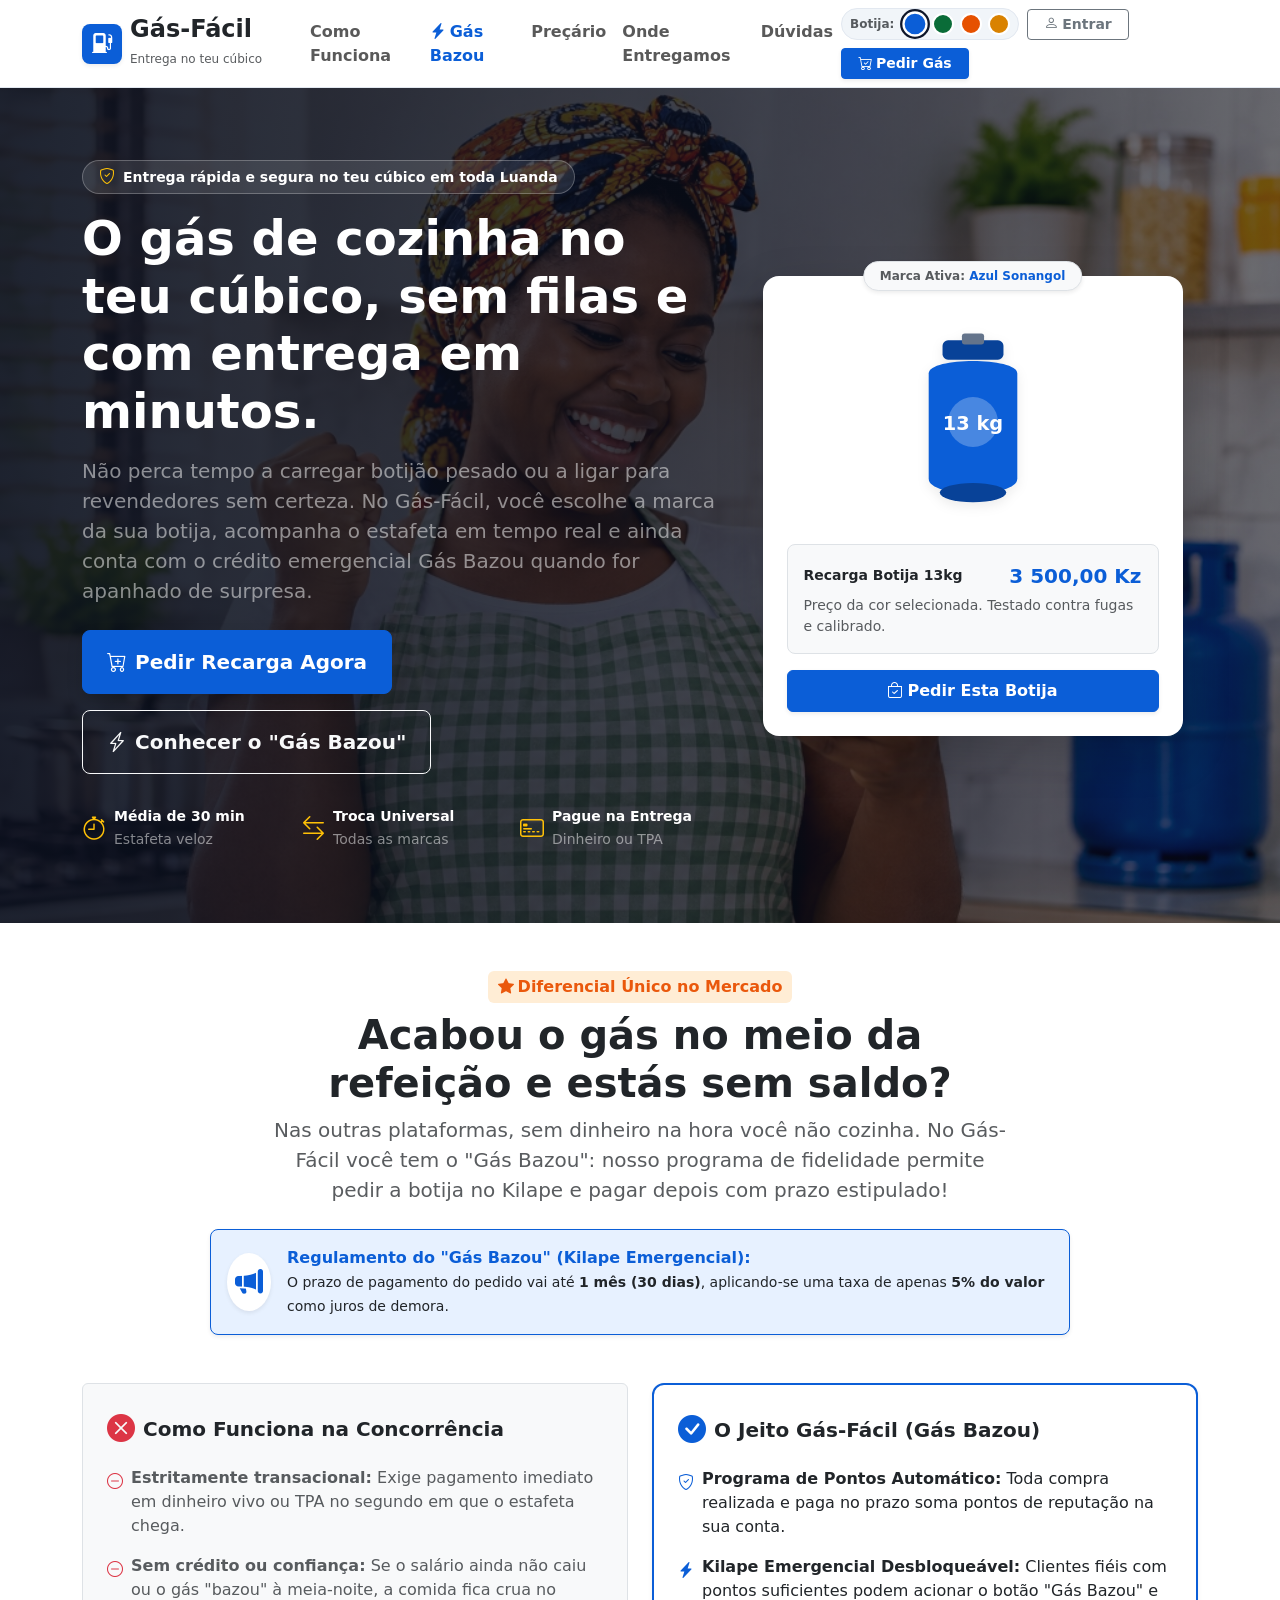
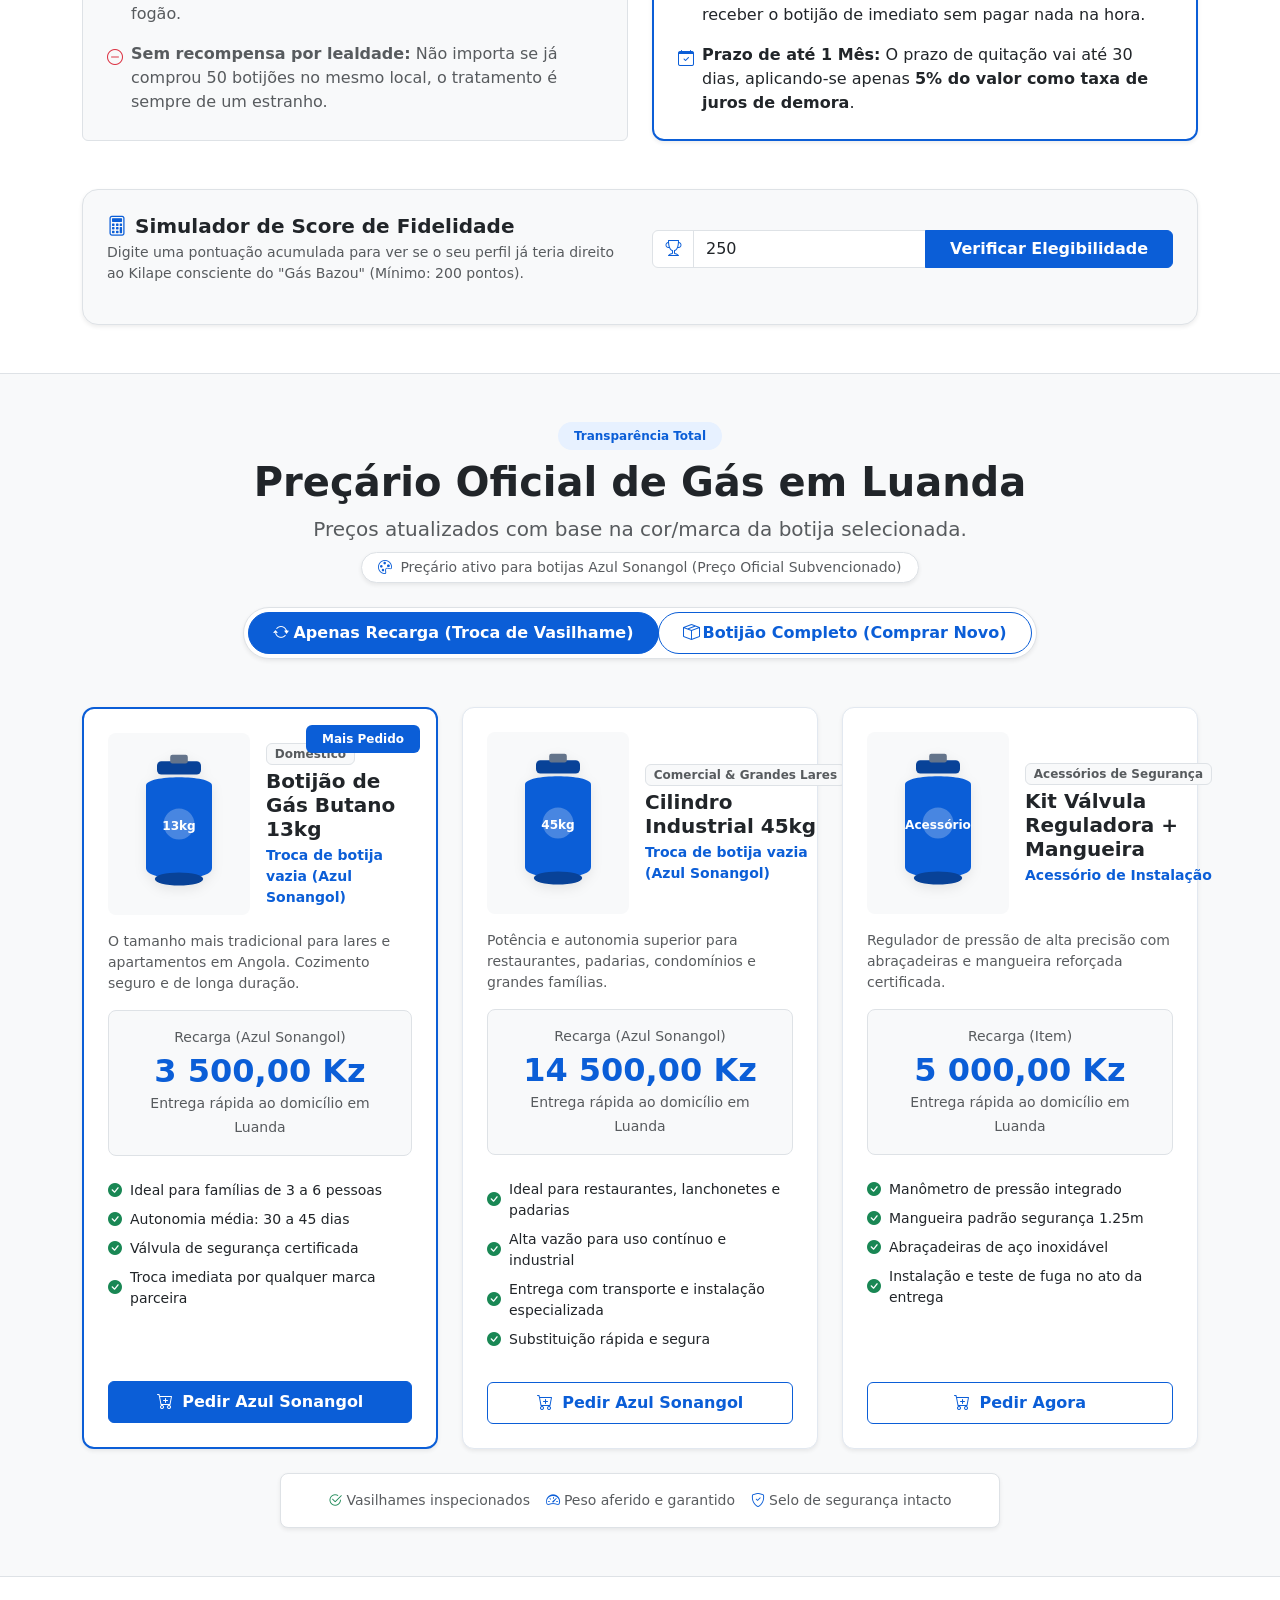
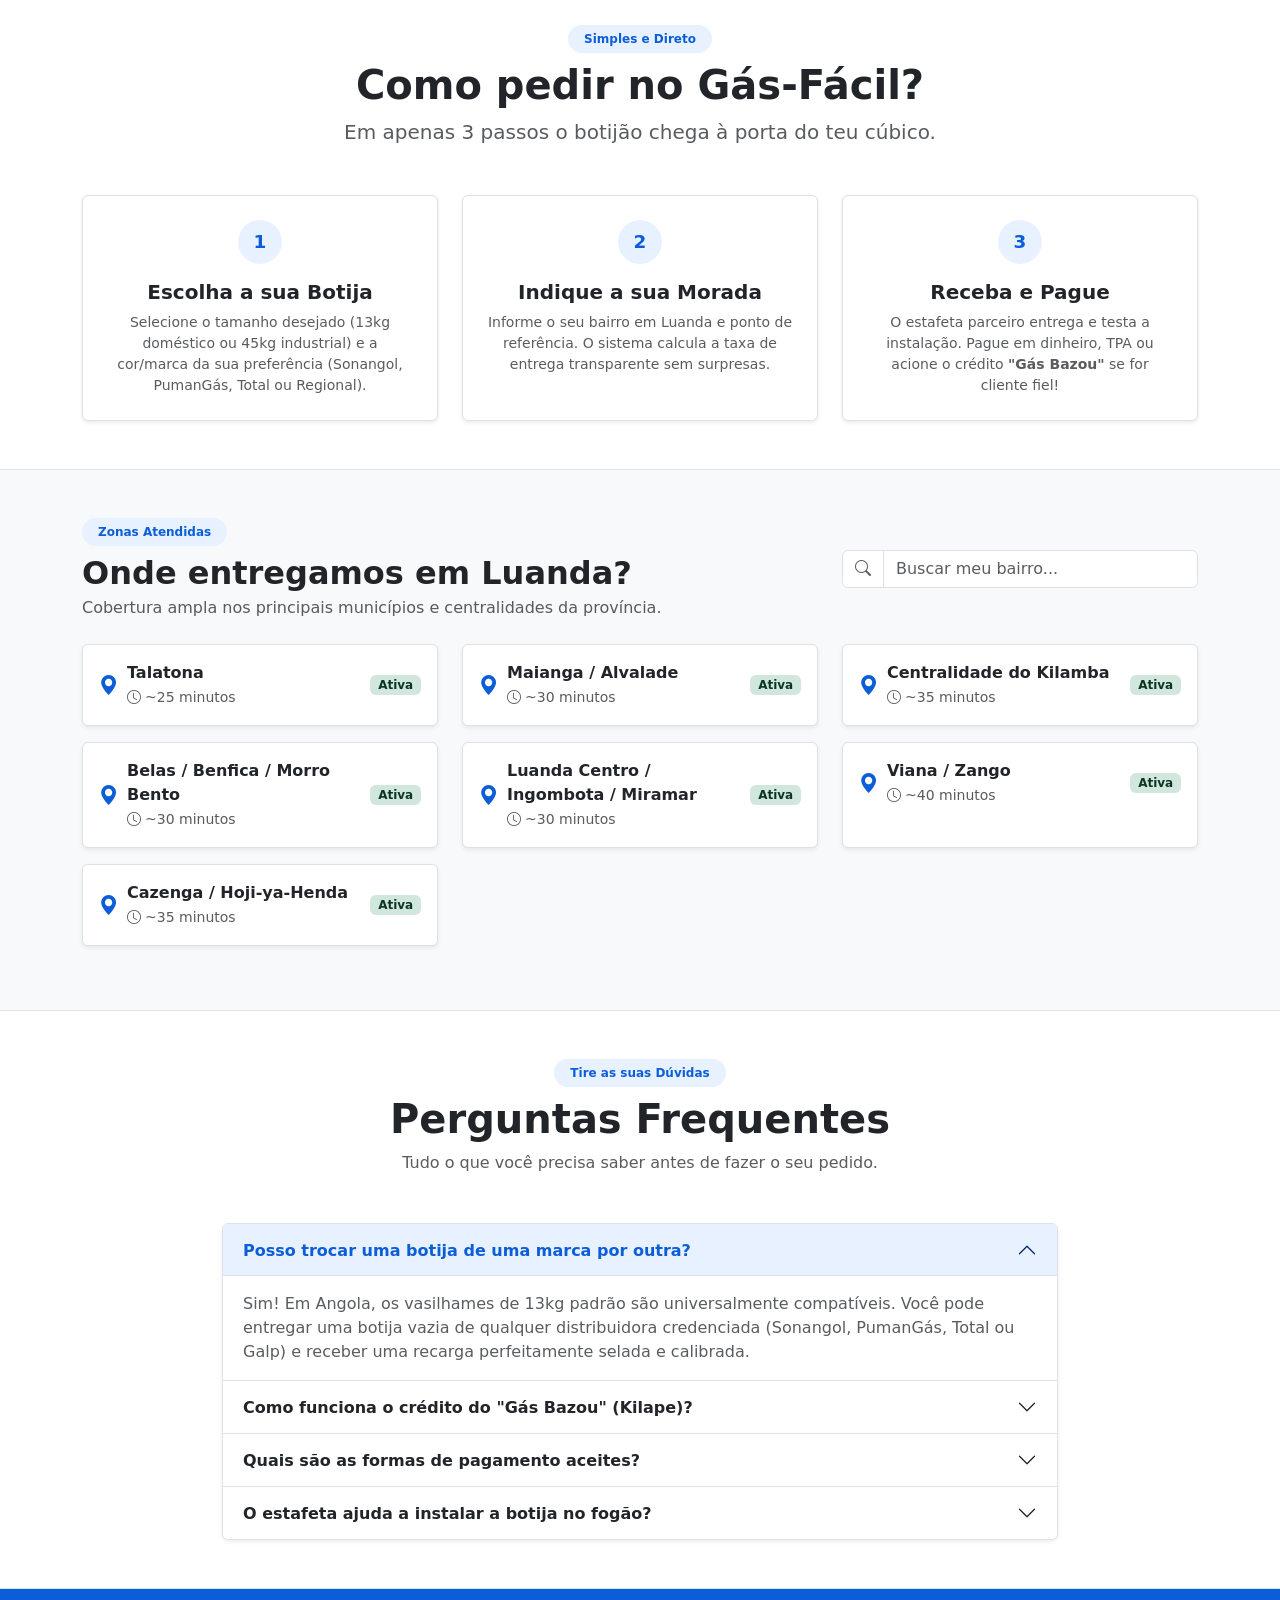
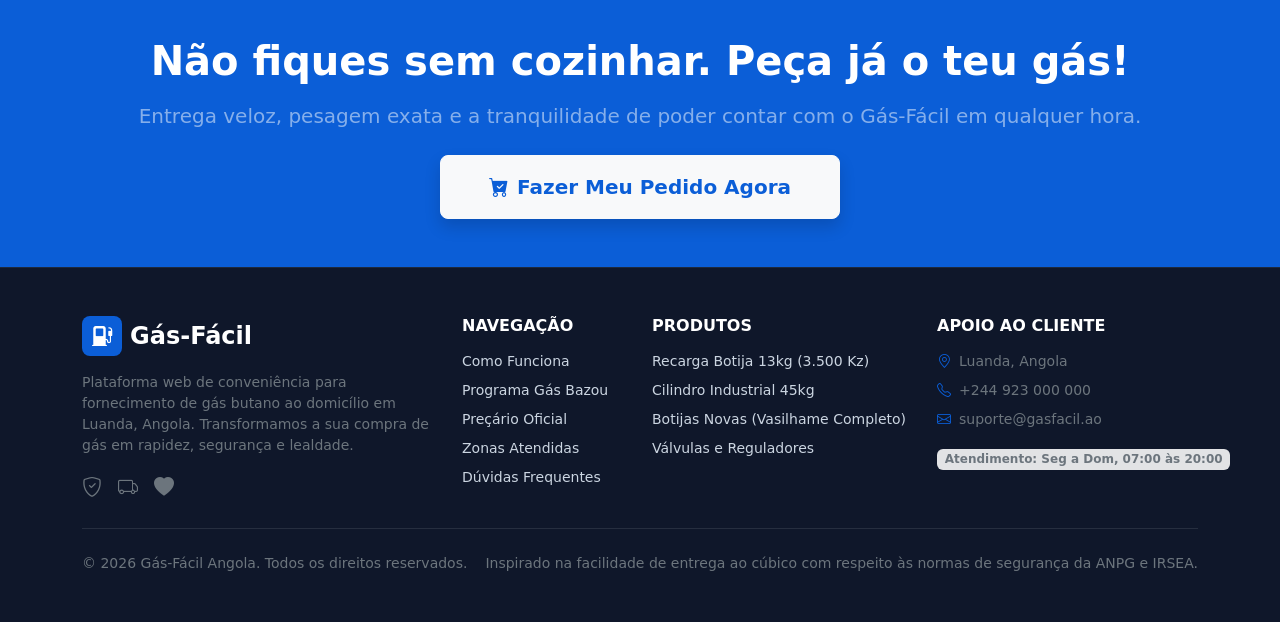
==== commit 2c4a85e1: "feat(loyalty): atualizar regulamento do gas bazou com prazo de ate 1 mes e juros de 5%" ====
--- a/src/index.html
+++ b/src/index.html
@@ -207,7 +207,7 @@
     <section id="diferencial-bazou" class="py-5 bg-white border-bottom">
       <div class="container">
         <!-- Cabeçalho da Seção -->
-        <div class="row justify-content-center text-center mb-5">
+        <div class="row justify-content-center text-center mb-4">
           <div class="col-lg-8">
             <span class="gf-badge-bazou d-inline-block mb-2">
               <i class="bi bi-star-fill me-1" aria-hidden="true"></i>Diferencial Único no Mercado
@@ -215,9 +215,24 @@
             <h2 class="h1 fw-bold text-dark">
               Acabou o gás no meio da refeição e estás sem saldo?
             </h2>
-            <p class="lead text-muted">
+            <p class="lead text-muted mb-0">
               Nas outras plataformas, sem dinheiro na hora você não cozinha. No <strong>Gás-Fácil</strong> você tem o <strong>"Gás Bazou"</strong>: nosso programa de fidelidade permite pedir a botija no <strong>Kilape</strong> e pagar depois com prazo estipulado!
             </p>
+          </div>
+        </div>
+
+        <!-- Anúncio de Condições Oficiais do Gás Bazou -->
+        <div class="card border-primary border-opacity-25 bg-primary-subtle p-3 rounded-3 shadow-sm mb-5 mx-auto" style="max-width: 860px;">
+          <div class="d-flex align-items-center gap-3">
+            <div class="p-2 bg-white rounded-circle text-primary shadow-sm">
+              <i class="bi bi-megaphone-fill fs-3"></i>
+            </div>
+            <div>
+              <strong class="text-primary d-block fs-6">Regulamento do "Gás Bazou" (Kilape Emergencial):</strong>
+              <span class="text-dark small">
+                O prazo de pagamento do pedido vai até <strong>1 mês (30 dias)</strong>, aplicando-se uma taxa de apenas <strong>5% do valor</strong> como juros de demora.
+              </span>
+            </div>
           </div>
         </div>
 
@@ -264,8 +279,8 @@
                   <span><strong>Kilape Emergencial Desbloqueável:</strong> Clientes fiéis com pontos suficientes podem acionar o botão "Gás Bazou" e receber o botijão de imediato sem pagar nada na hora.</span>
                 </li>
                 <li class="d-flex align-items-start gap-2">
-                  <i class="bi bi-calendar-event text-primary mt-1" aria-hidden="true"></i>
-                  <span><strong>Prazo Claro de até 15 Dias:</strong> O sistema gera uma data limite amigável para você liquidar a conta pelo app ou na próxima recarga.</span>
+                  <i class="bi bi-calendar-check text-primary mt-1" aria-hidden="true"></i>
+                  <span><strong>Prazo de até 1 Mês:</strong> O prazo de quitação vai até 30 dias, aplicando-se apenas <strong>5% do valor como taxa de juros de demora</strong>.</span>
                 </li>
               </ul>
             </div>
@@ -462,7 +477,7 @@
             </h3>
             <div id="collapseTwo" class="accordion-collapse collapse" aria-labelledby="headingTwo" data-bs-parent="#faqAccordion">
               <div class="accordion-body text-muted">
-                O "Gás Bazou" é o nosso programa de lealdade e confiança. Cada vez que você faz um pedido no Gás-Fácil e paga em dia, acumula pontos de fidelidade. Ao atingir 200 pontos (Nível Prata), você desbloqueia a opção de pedir gás sem pagar no momento, com até <strong>15 dias de prazo</strong> para quitar. Apenas é permitido 1 Kilape ativo por cliente.
+                O "Gás Bazou" é o nosso programa de lealdade e confiança. Cada vez que você faz um pedido no Gás-Fácil e paga em dia, acumula pontos de fidelidade. Ao atingir 200 pontos (Nível Prata), você desbloqueia a opção de pedir gás sem pagar no momento, com prazo de pagamento de até <strong>1 mês (30 dias)</strong> para quitar, aplicando-se <strong>5% do valor como taxa de juros de demora</strong>. Apenas é permitido 1 Kilape ativo por cliente.
               </div>
             </div>
           </div>
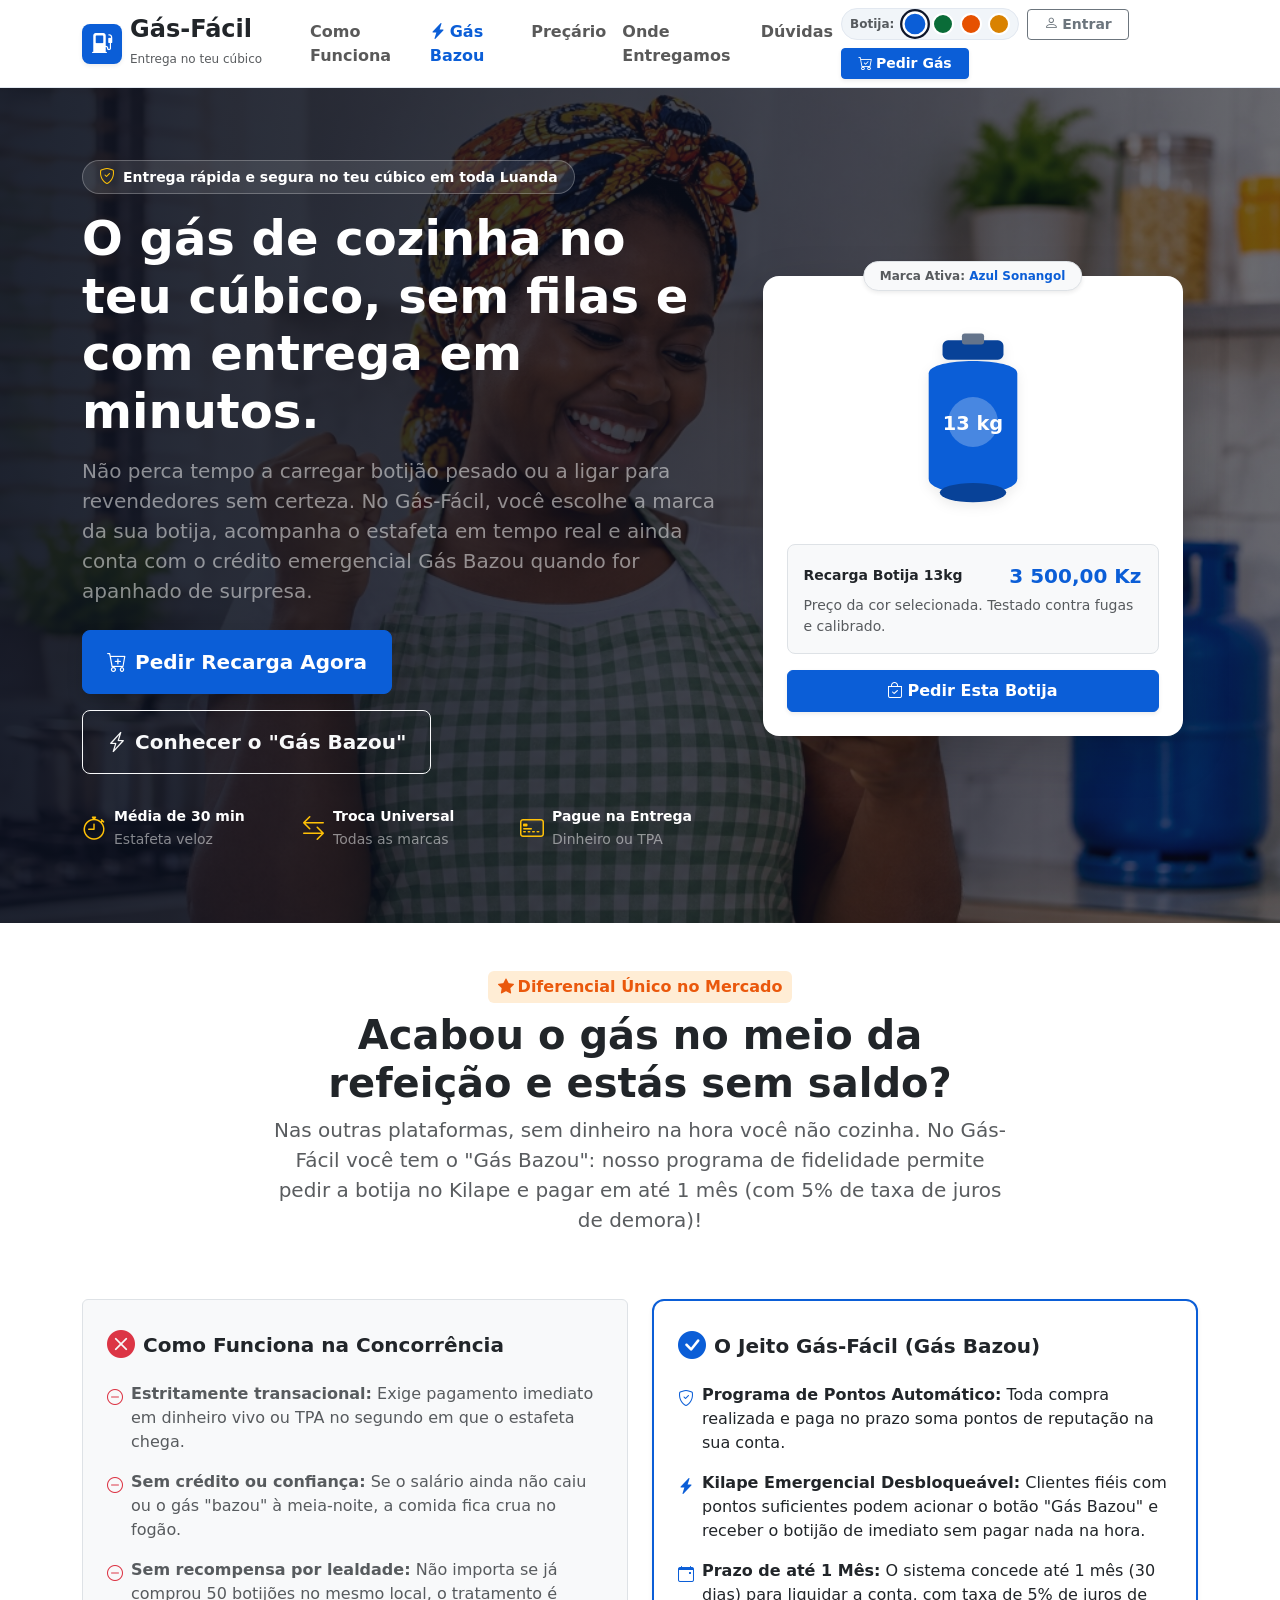
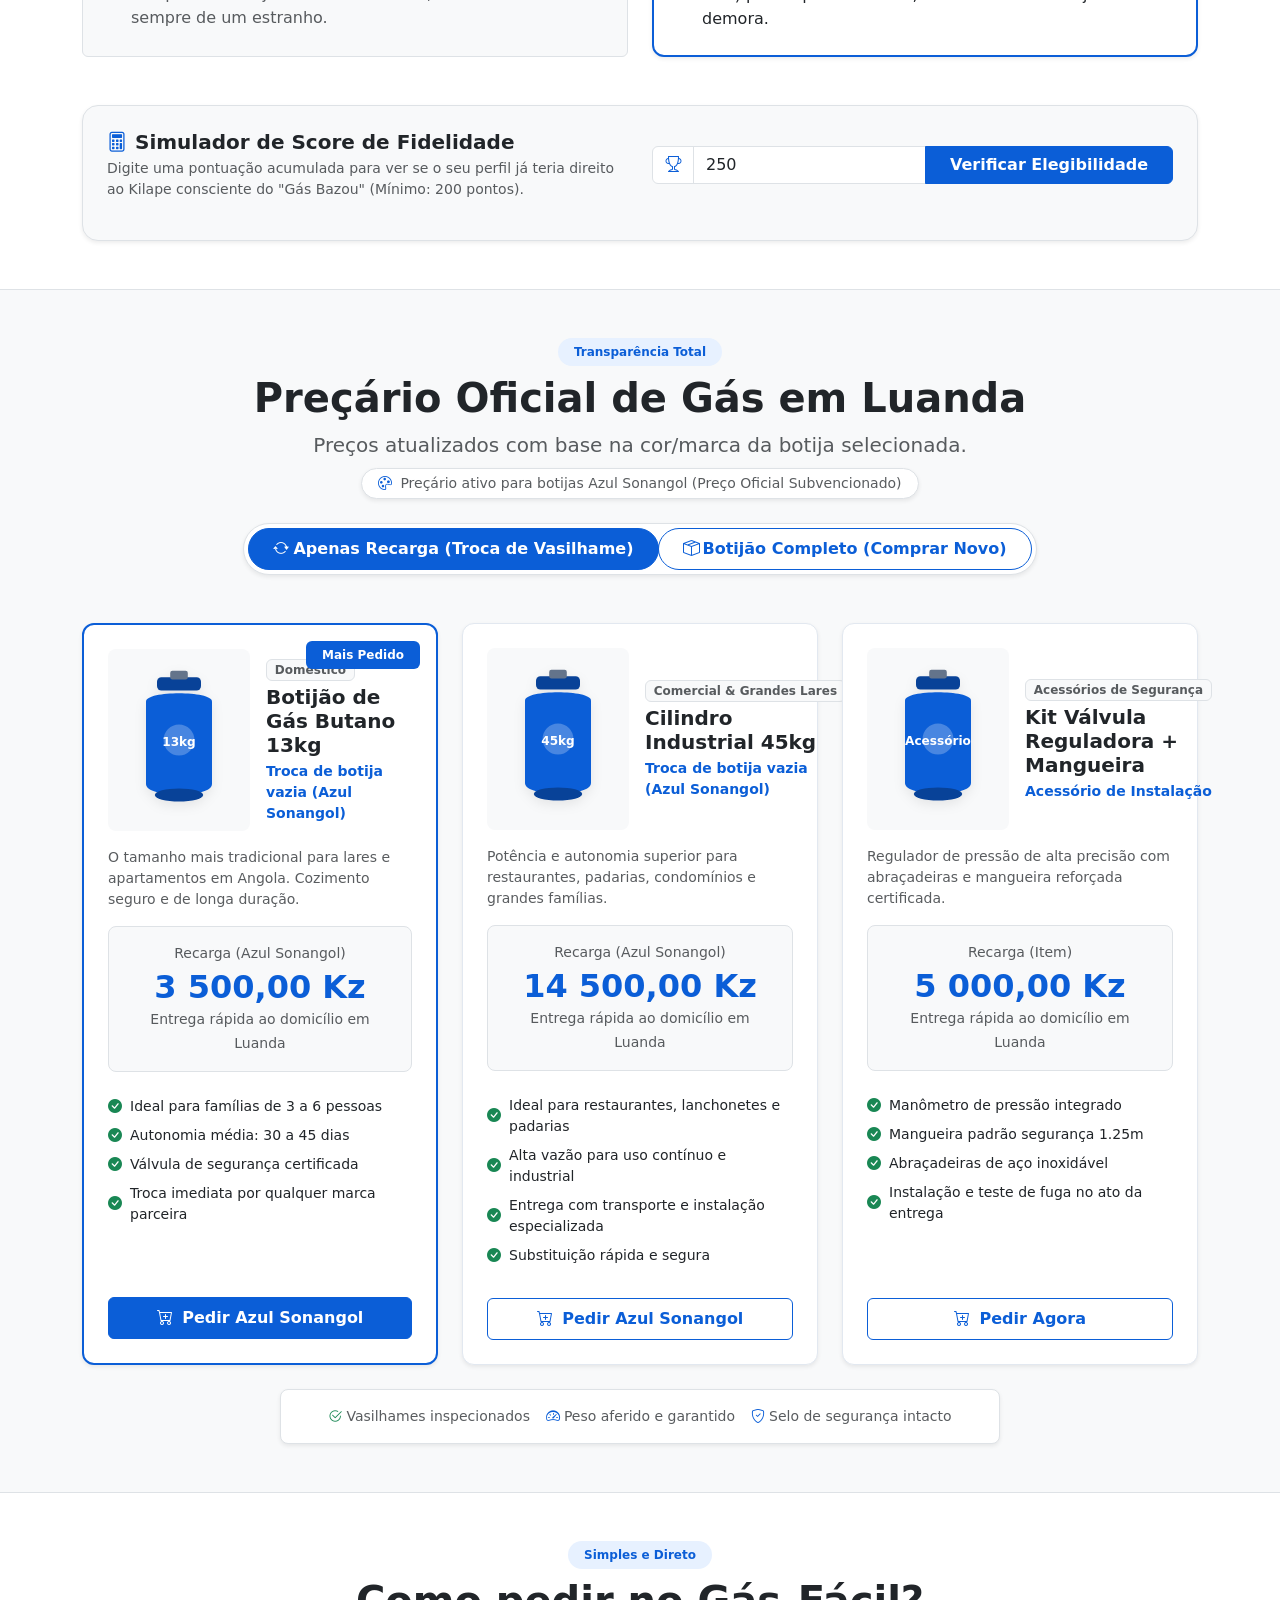
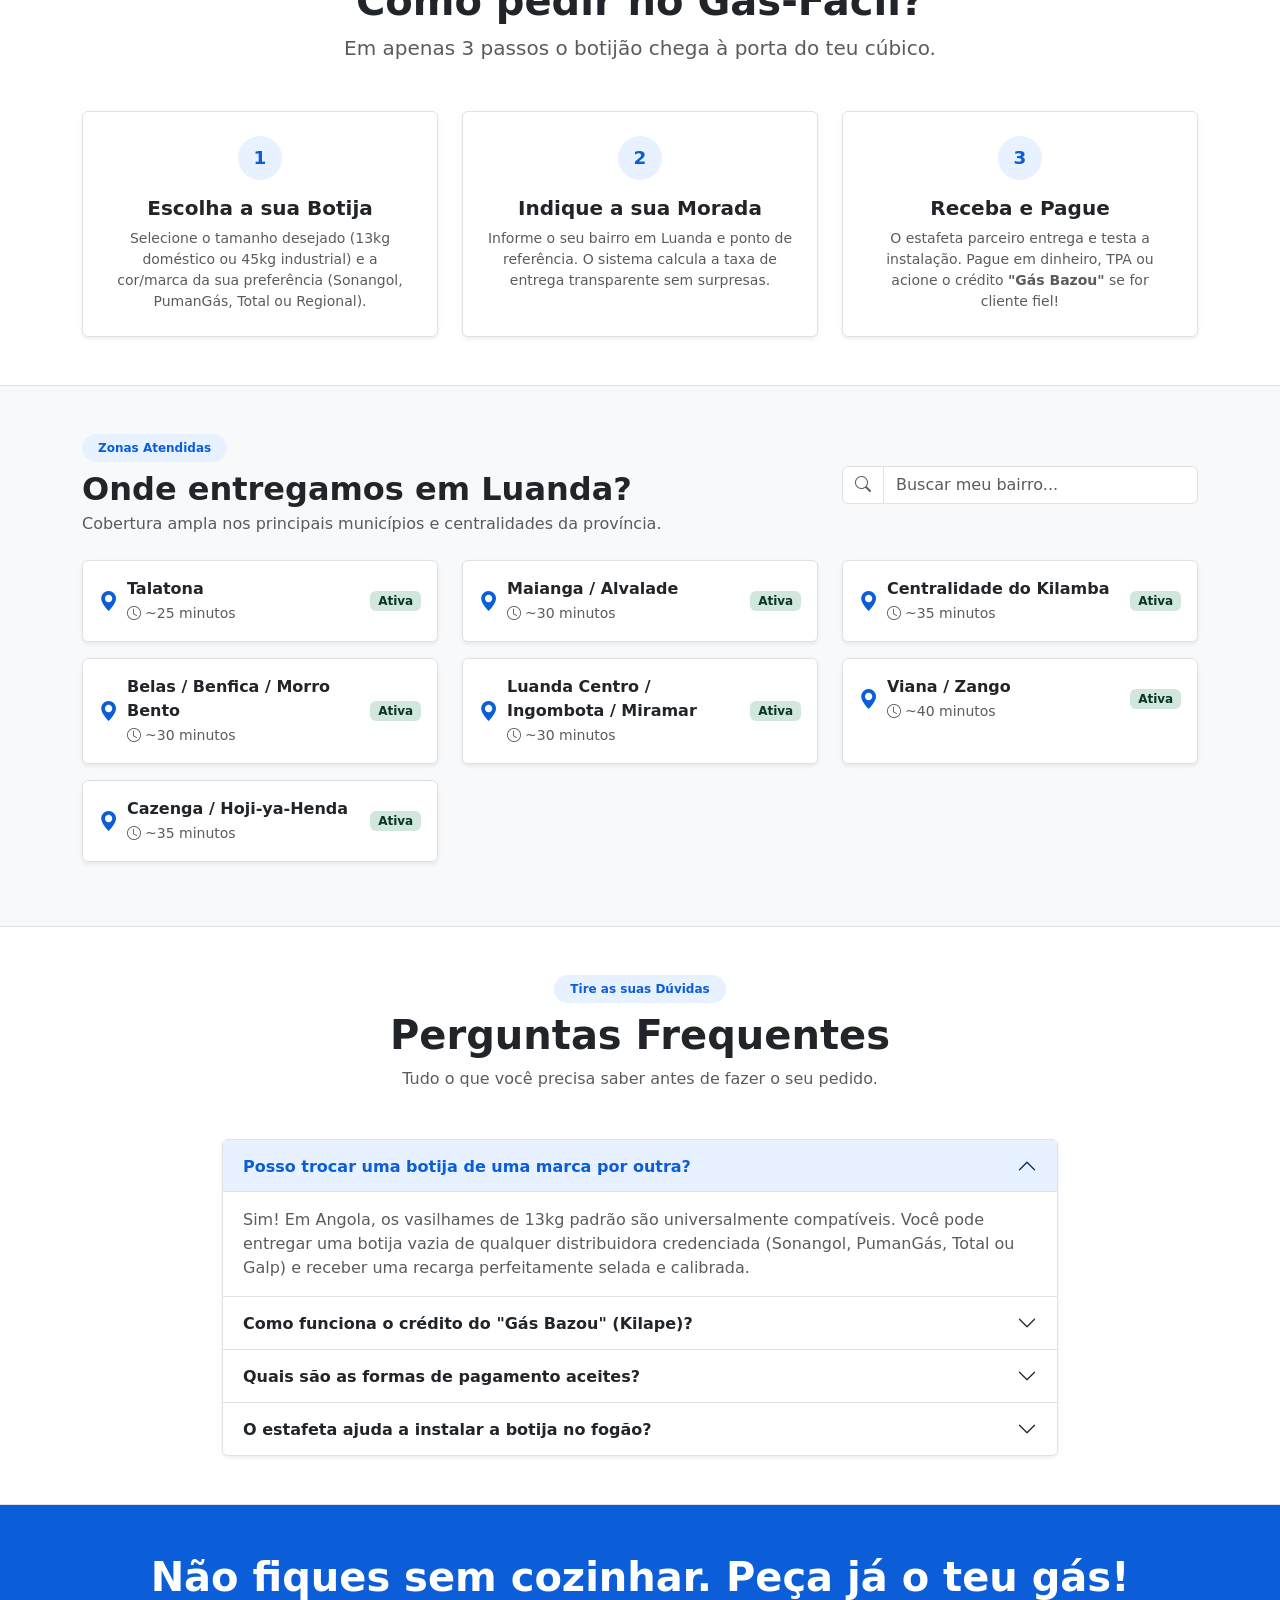
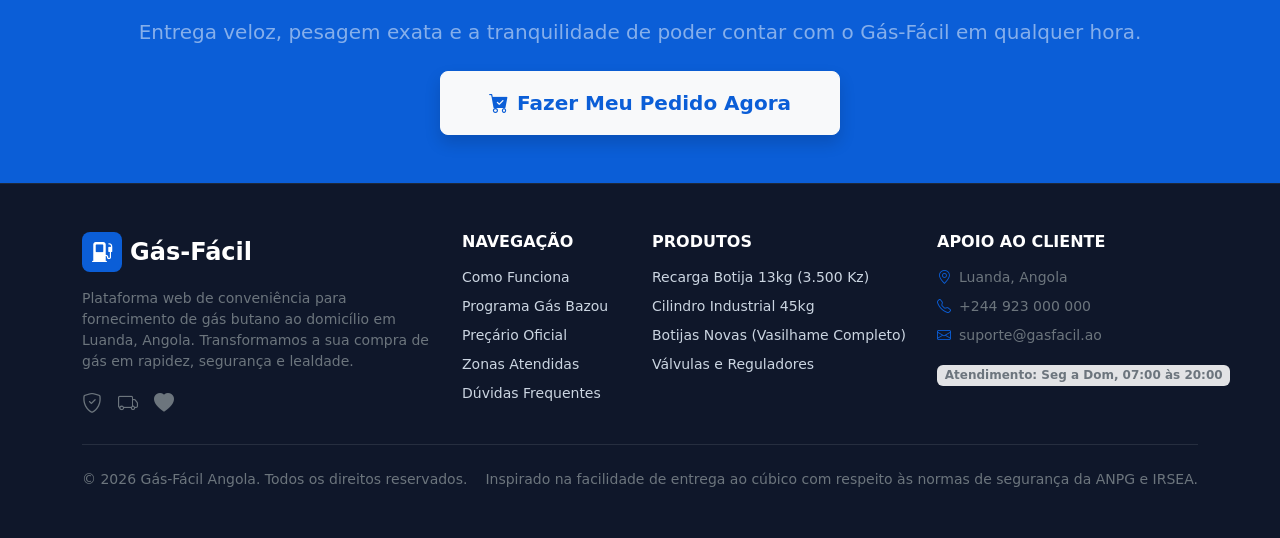
==== commit 7c48934f: "refactor(ui): preservar layout original integrando informacoes de prazo e juros nos textos" ====
--- a/src/index.html
+++ b/src/index.html
@@ -207,7 +207,7 @@
     <section id="diferencial-bazou" class="py-5 bg-white border-bottom">
       <div class="container">
         <!-- Cabeçalho da Seção -->
-        <div class="row justify-content-center text-center mb-4">
+        <div class="row justify-content-center text-center mb-5">
           <div class="col-lg-8">
             <span class="gf-badge-bazou d-inline-block mb-2">
               <i class="bi bi-star-fill me-1" aria-hidden="true"></i>Diferencial Único no Mercado
@@ -215,24 +215,9 @@
             <h2 class="h1 fw-bold text-dark">
               Acabou o gás no meio da refeição e estás sem saldo?
             </h2>
-            <p class="lead text-muted mb-0">
-              Nas outras plataformas, sem dinheiro na hora você não cozinha. No <strong>Gás-Fácil</strong> você tem o <strong>"Gás Bazou"</strong>: nosso programa de fidelidade permite pedir a botija no <strong>Kilape</strong> e pagar depois com prazo estipulado!
+            <p class="lead text-muted">
+              Nas outras plataformas, sem dinheiro na hora você não cozinha. No <strong>Gás-Fácil</strong> você tem o <strong>"Gás Bazou"</strong>: nosso programa de fidelidade permite pedir a botija no <strong>Kilape</strong> e pagar em até 1 mês (com 5% de taxa de juros de demora)!
             </p>
-          </div>
-        </div>
-
-        <!-- Anúncio de Condições Oficiais do Gás Bazou -->
-        <div class="card border-primary border-opacity-25 bg-primary-subtle p-3 rounded-3 shadow-sm mb-5 mx-auto" style="max-width: 860px;">
-          <div class="d-flex align-items-center gap-3">
-            <div class="p-2 bg-white rounded-circle text-primary shadow-sm">
-              <i class="bi bi-megaphone-fill fs-3"></i>
-            </div>
-            <div>
-              <strong class="text-primary d-block fs-6">Regulamento do "Gás Bazou" (Kilape Emergencial):</strong>
-              <span class="text-dark small">
-                O prazo de pagamento do pedido vai até <strong>1 mês (30 dias)</strong>, aplicando-se uma taxa de apenas <strong>5% do valor</strong> como juros de demora.
-              </span>
-            </div>
           </div>
         </div>
 
@@ -279,8 +264,8 @@
                   <span><strong>Kilape Emergencial Desbloqueável:</strong> Clientes fiéis com pontos suficientes podem acionar o botão "Gás Bazou" e receber o botijão de imediato sem pagar nada na hora.</span>
                 </li>
                 <li class="d-flex align-items-start gap-2">
-                  <i class="bi bi-calendar-check text-primary mt-1" aria-hidden="true"></i>
-                  <span><strong>Prazo de até 1 Mês:</strong> O prazo de quitação vai até 30 dias, aplicando-se apenas <strong>5% do valor como taxa de juros de demora</strong>.</span>
+                  <i class="bi bi-calendar-event text-primary mt-1" aria-hidden="true"></i>
+                  <span><strong>Prazo de até 1 Mês:</strong> O sistema concede até 1 mês (30 dias) para liquidar a conta, com taxa de 5% de juros de demora.</span>
                 </li>
               </ul>
             </div>
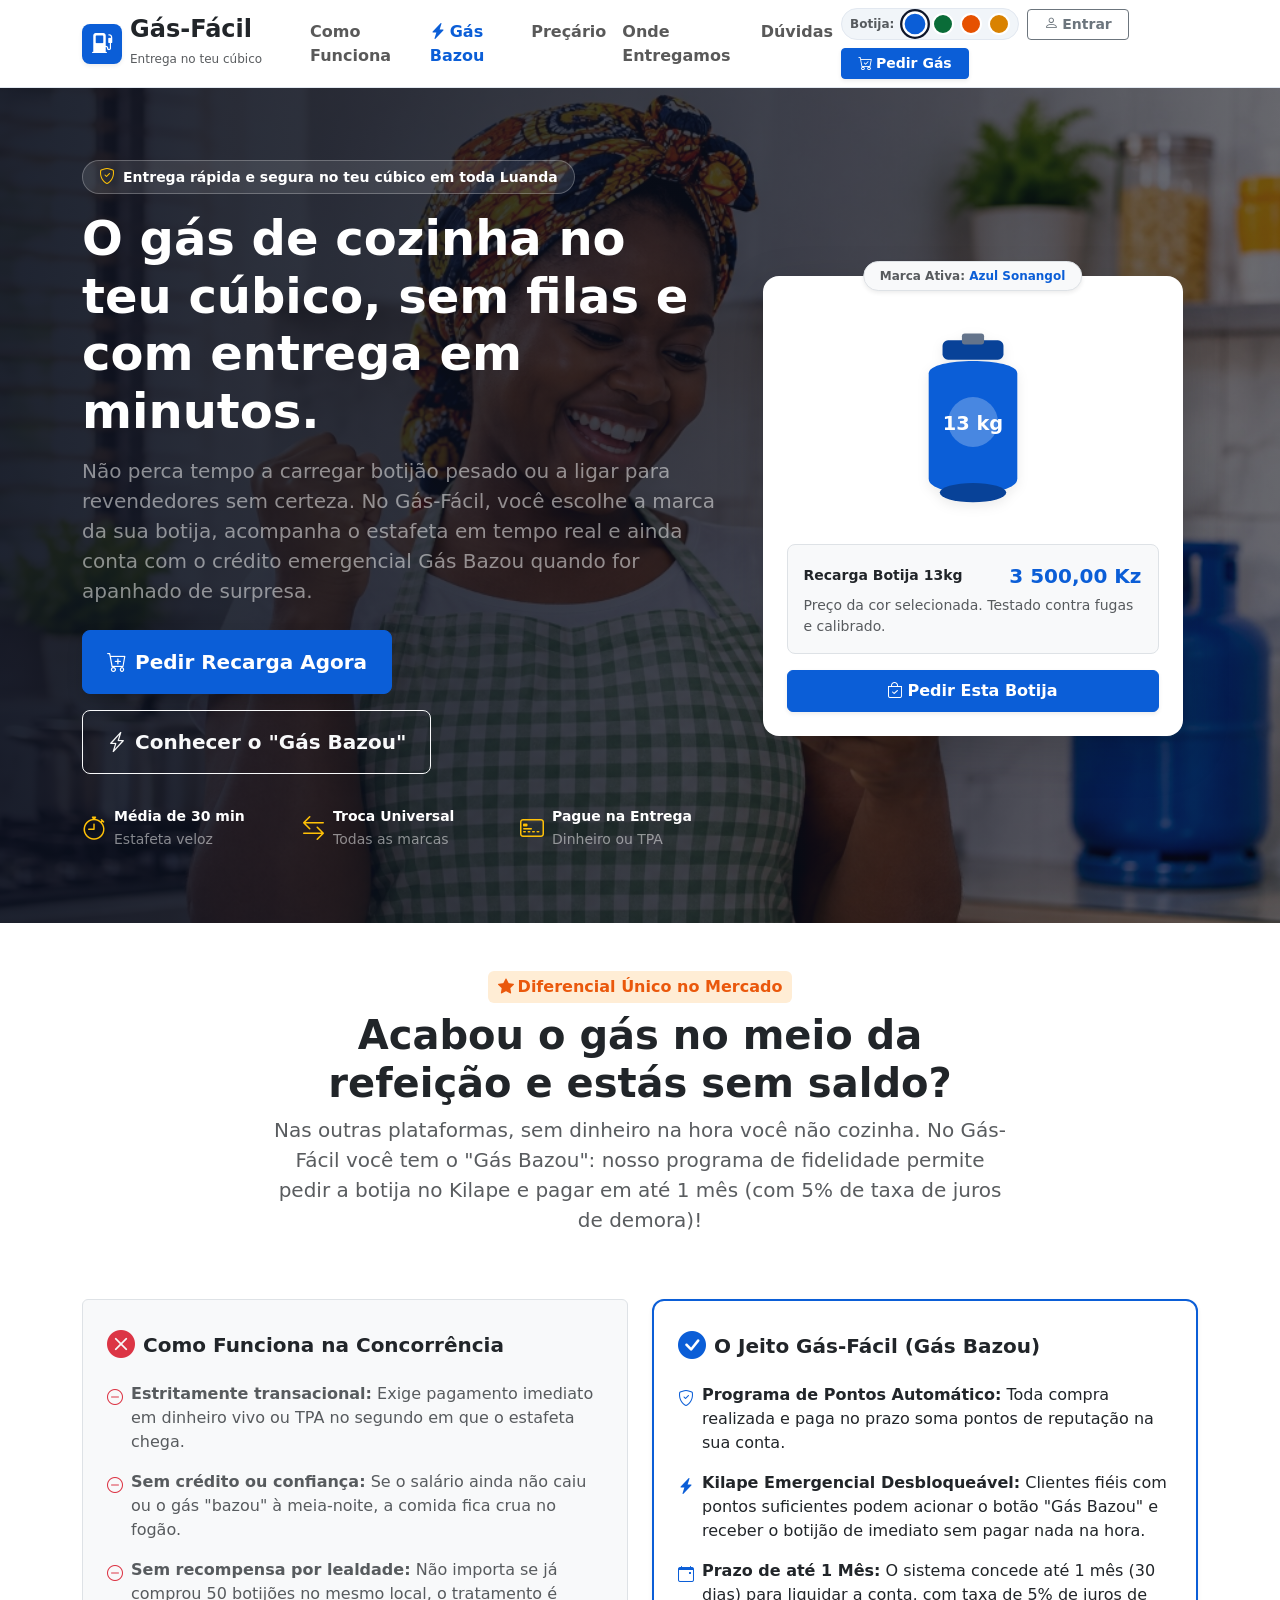
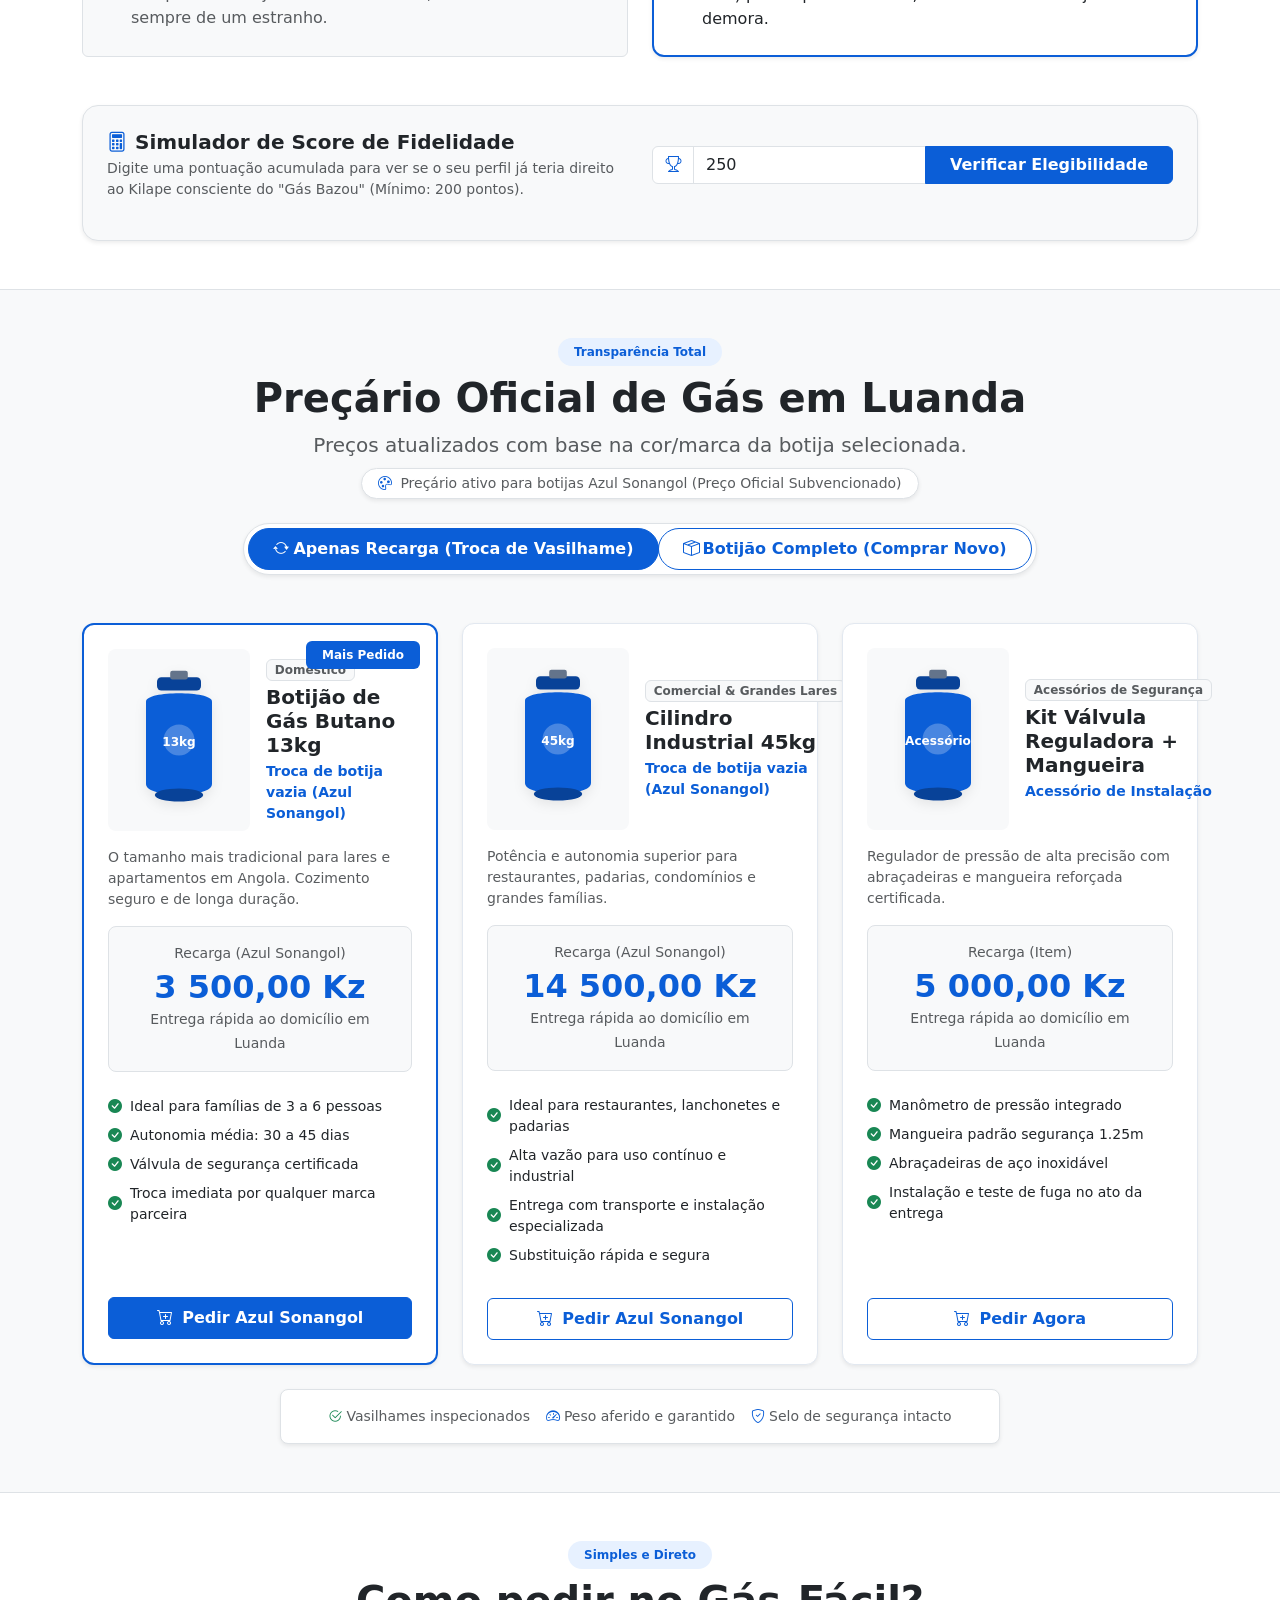
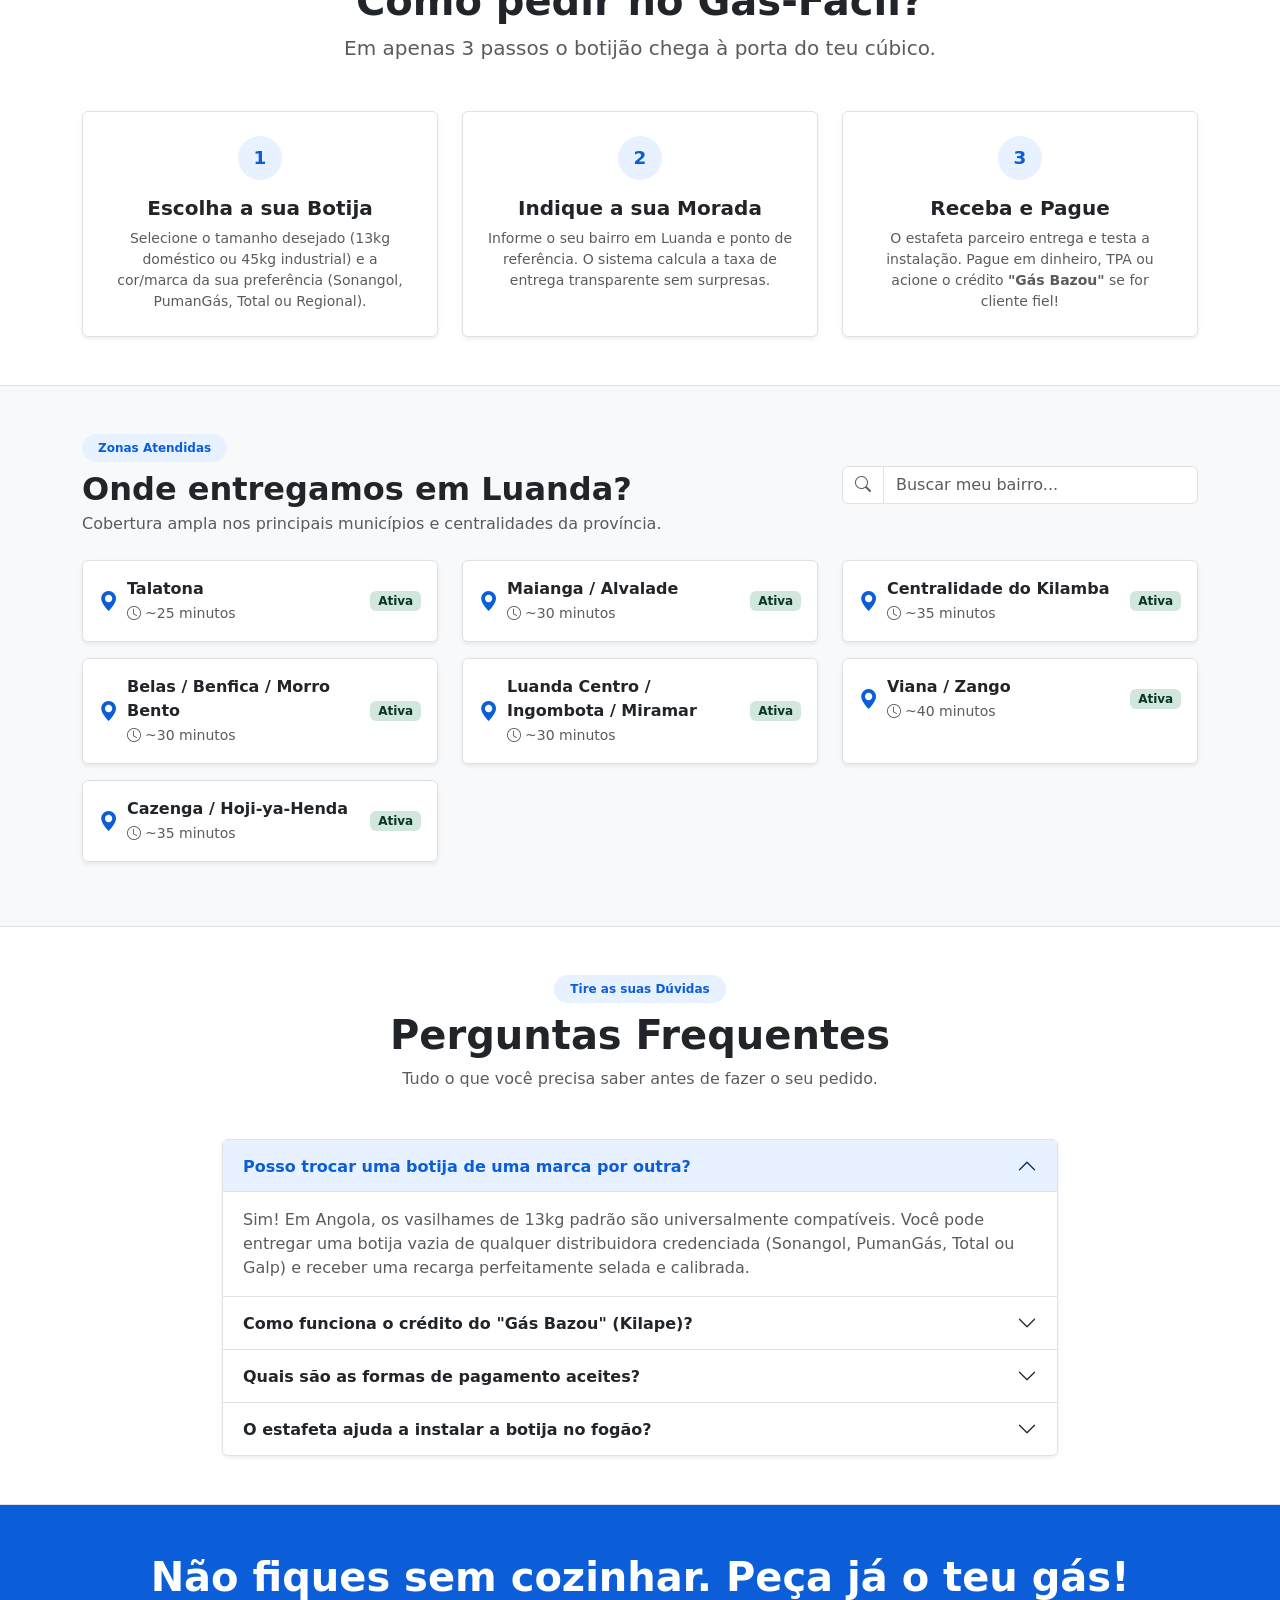
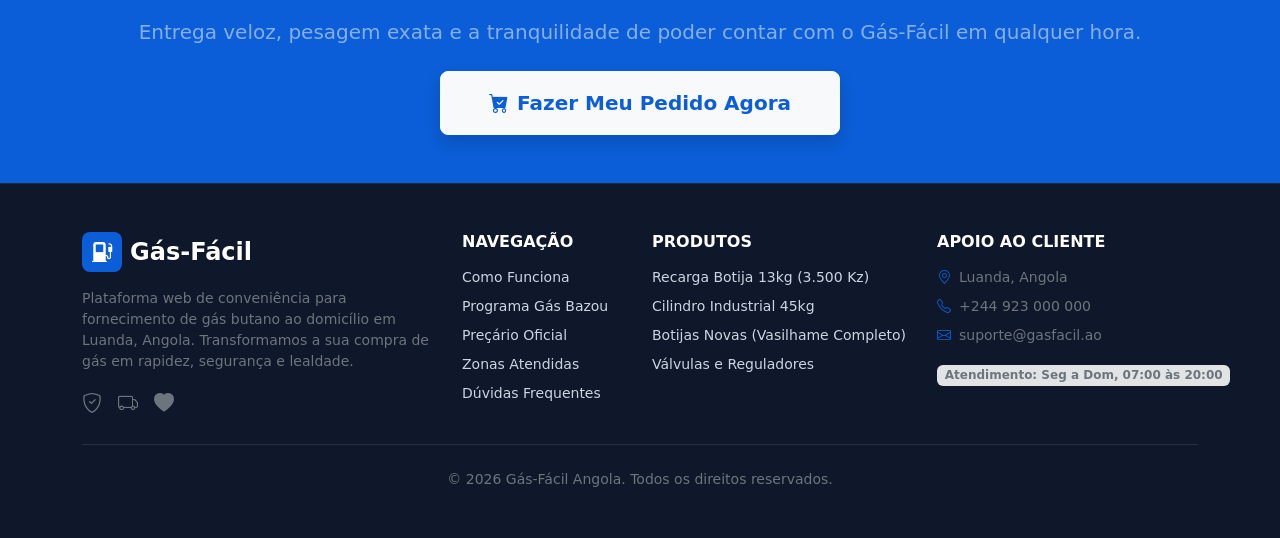
==== commit a3a883f2: "refactor(landing-page): simplificar rodape removendo mencao regulatoria" ====
--- a/src/index.html
+++ b/src/index.html
@@ -581,13 +581,8 @@
 
       <hr class="border-secondary my-4">
 
-      <div class="d-flex flex-wrap justify-content-between align-items-center gap-3 small text-secondary">
-        <div>
-          &copy; 2026 Gás-Fácil Angola. Todos os direitos reservados.
-        </div>
-        <div>
-          Inspirado na facilidade de entrega ao cúbico com respeito às normas de segurança da ANPG e IRSEA.
-        </div>
+      <div class="text-center small text-secondary">
+        &copy; 2026 Gás-Fácil Angola. Todos os direitos reservados.
       </div>
     </div>
   </footer>
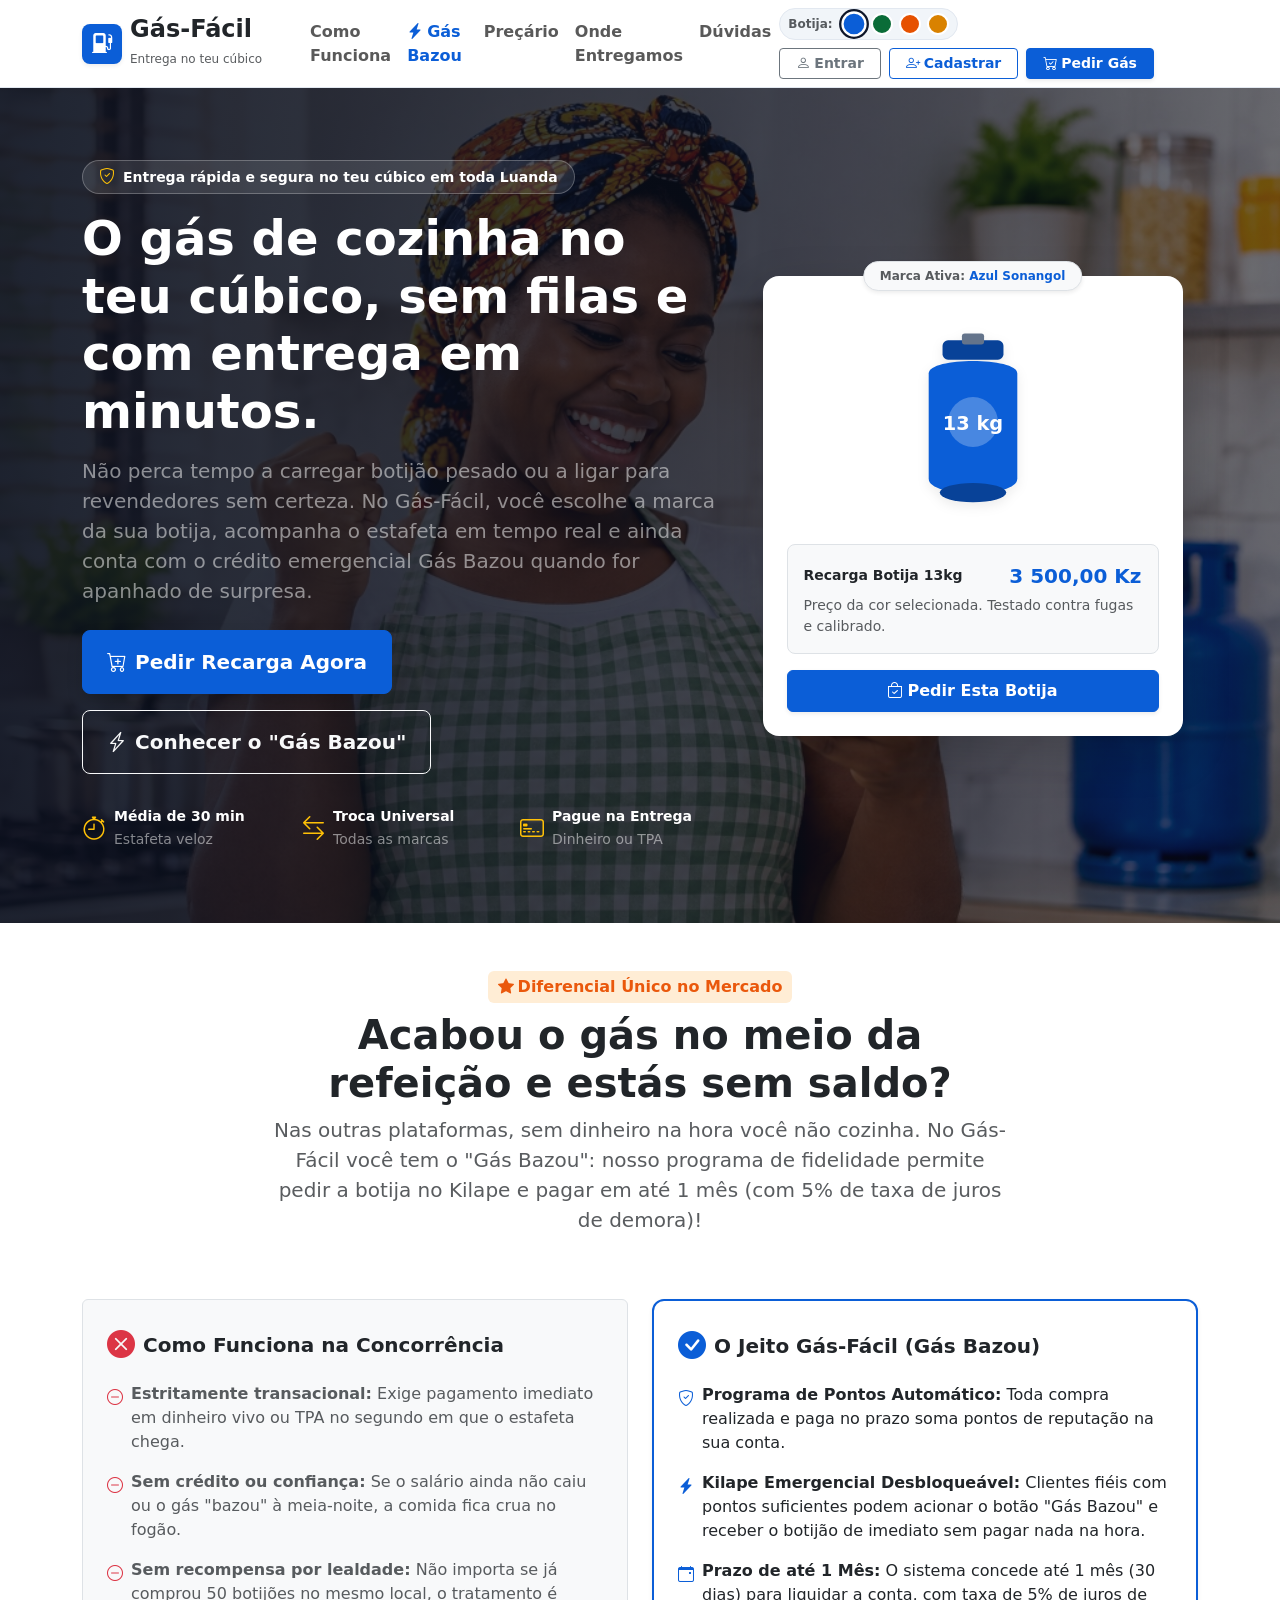
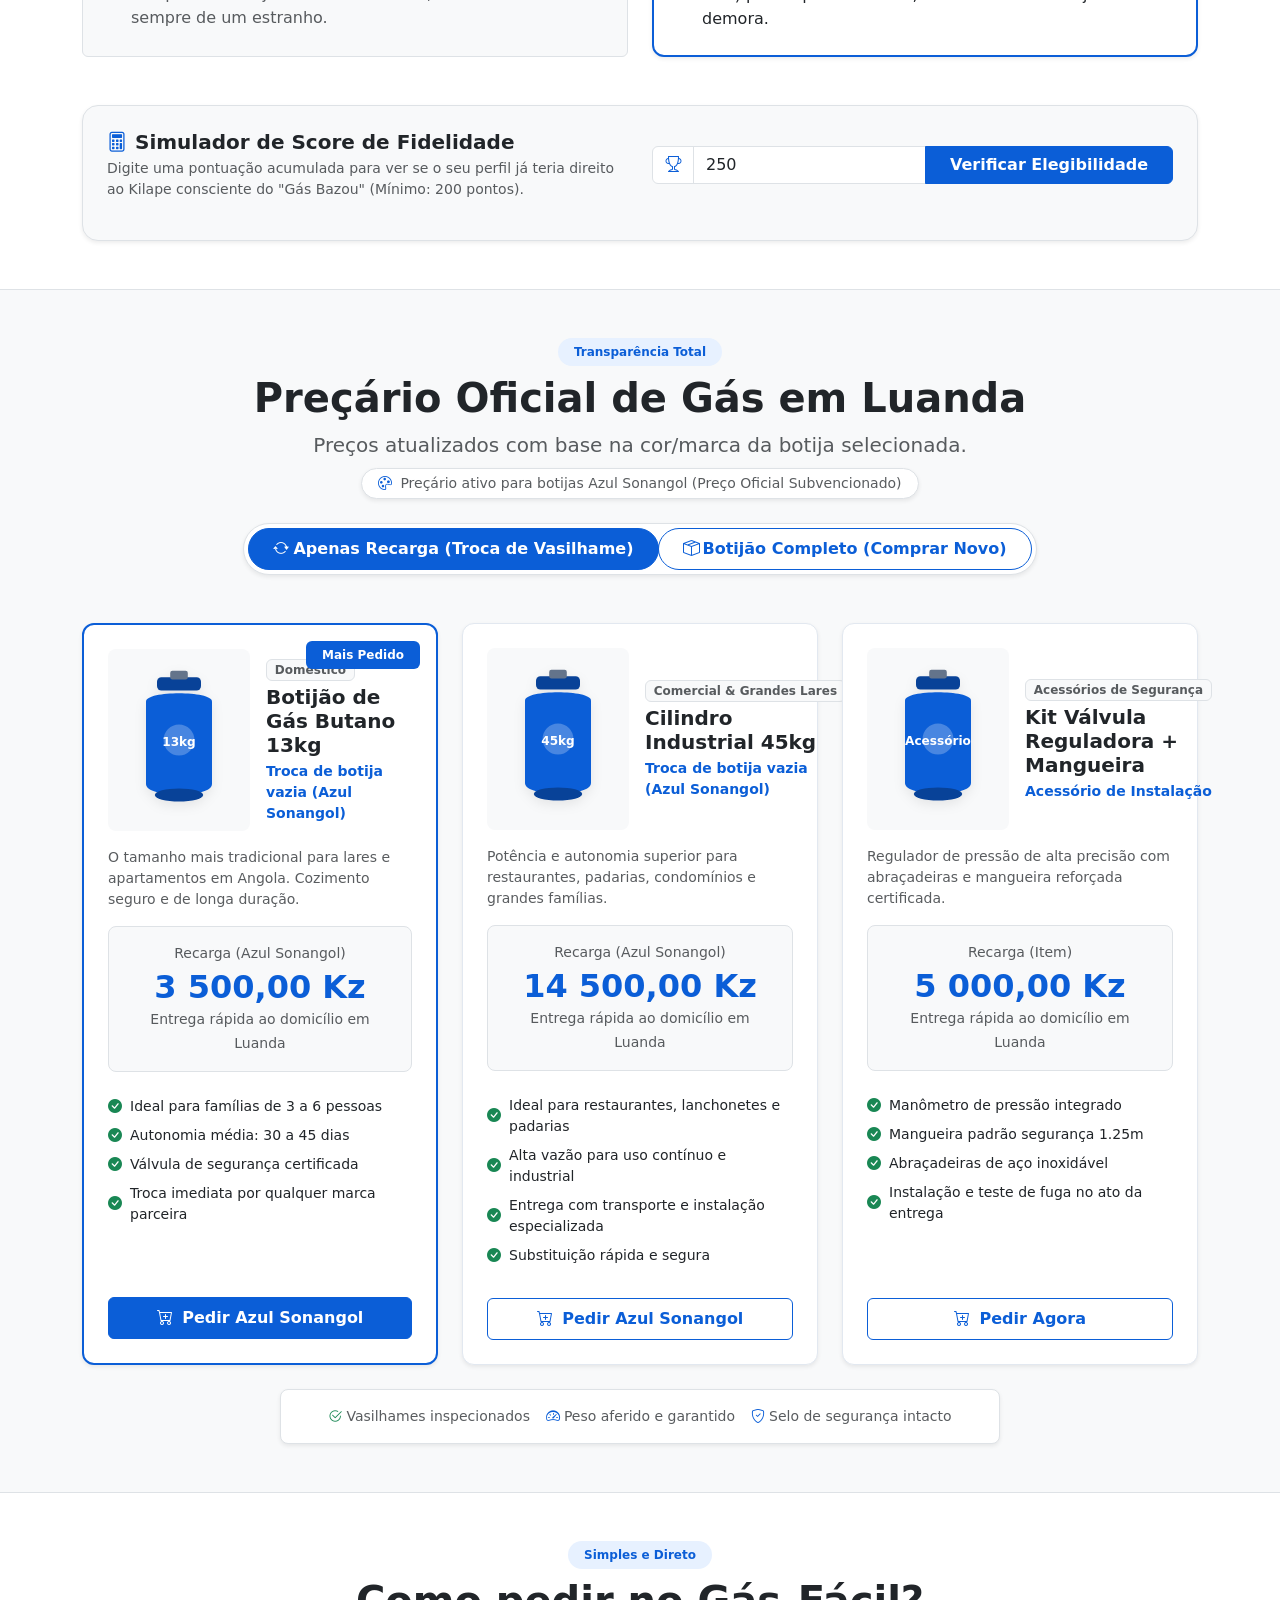
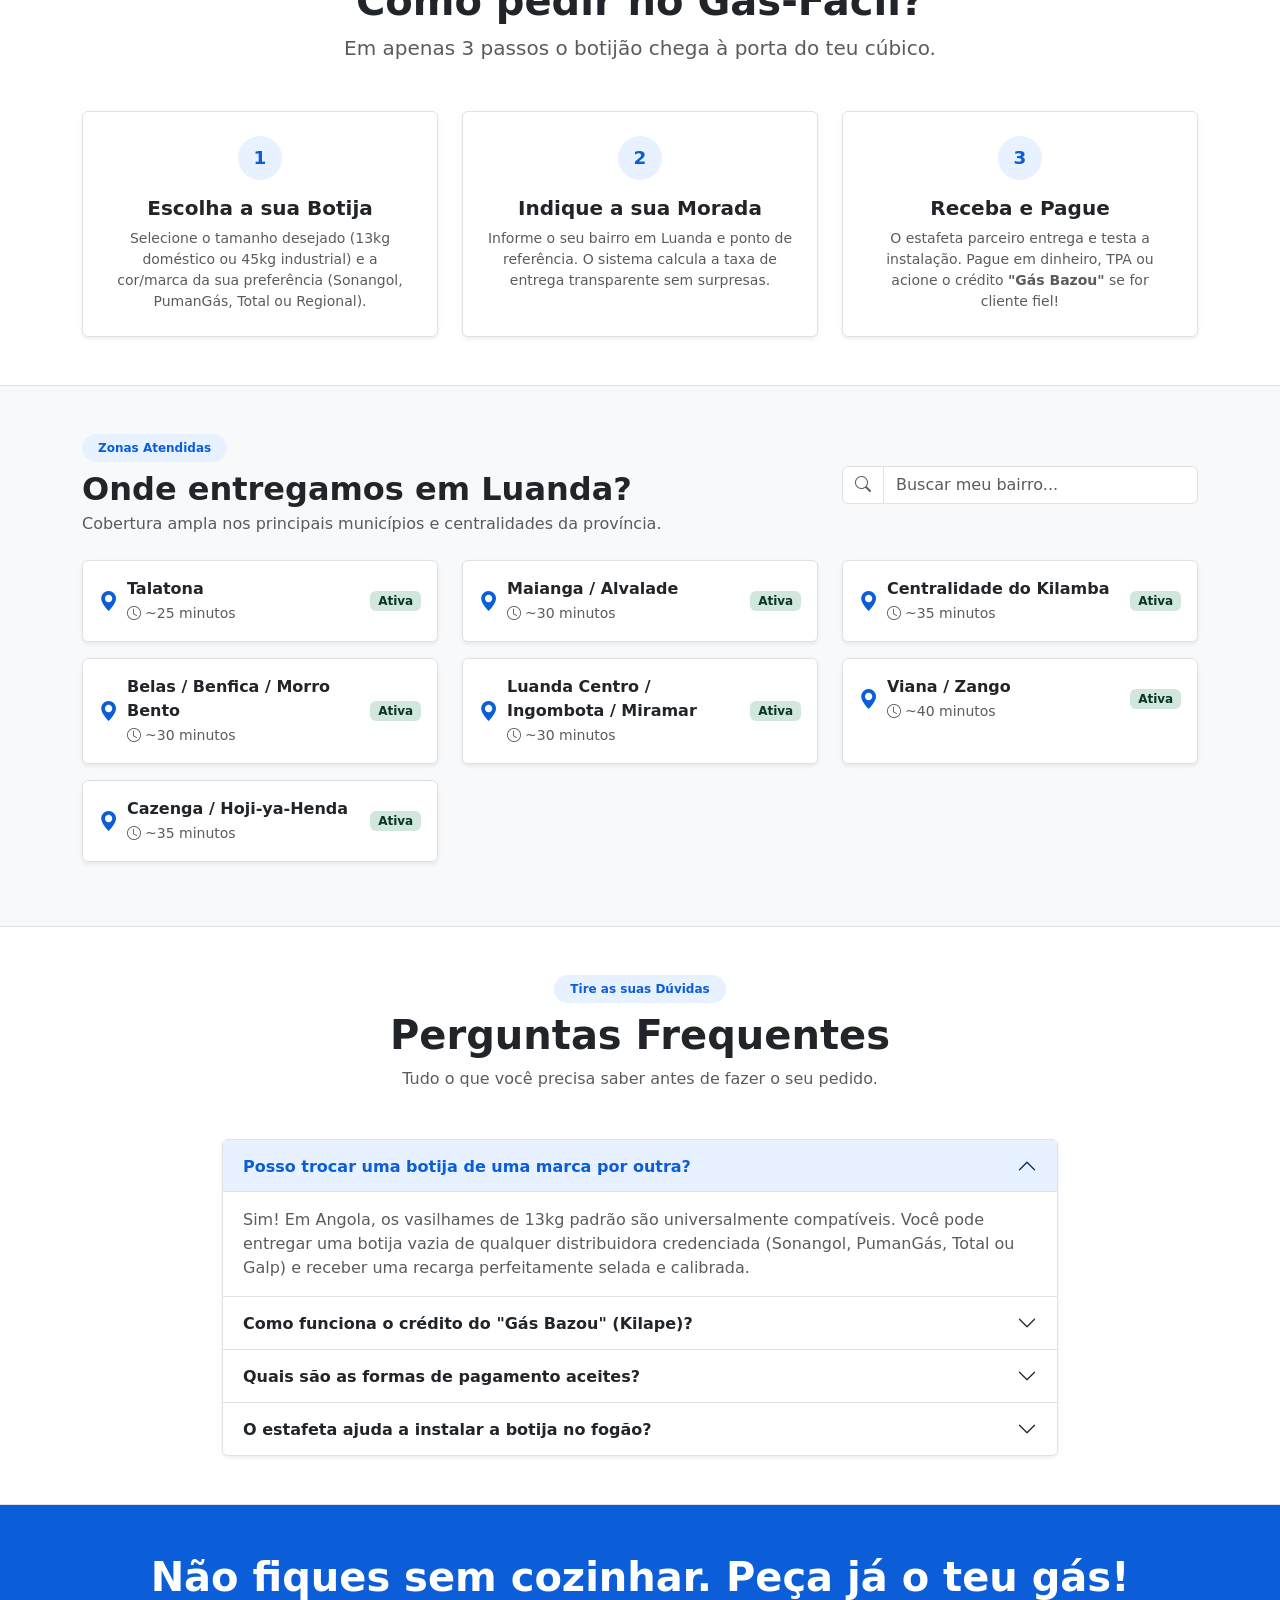
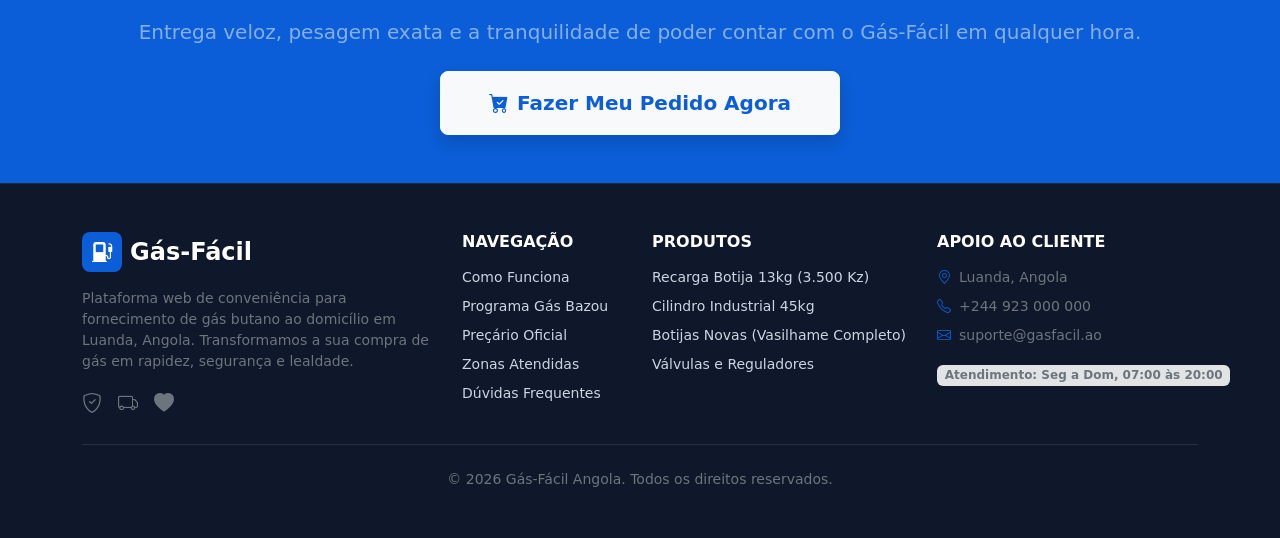
==== commit 7d68c5d5: "feat(auth): implementar telas e servico de login e cadastro com localstorage" ====
--- a/src/index.html
+++ b/src/index.html
@@ -86,12 +86,17 @@
             </div>
 
             <!-- Botões de Acesso -->
-            <a href="login.html" class="btn btn-outline-secondary btn-sm px-3 fw-semibold">
-              <i class="bi bi-person me-1" aria-hidden="true"></i>Entrar
-            </a>
-            <a href="#precario" class="btn btn-primary btn-sm px-3 fw-semibold shadow-sm">
-              <i class="bi bi-cart-check me-1" aria-hidden="true"></i>Pedir Gás
-            </a>
+            <div id="navAuthButtons" class="d-flex align-items-center gap-2">
+              <a href="login.html" class="btn btn-outline-secondary btn-sm px-3 fw-semibold">
+                <i class="bi bi-person me-1" aria-hidden="true"></i>Entrar
+              </a>
+              <a href="register.html" class="btn btn-outline-primary btn-sm px-3 fw-semibold d-none d-sm-inline-block">
+                <i class="bi bi-person-plus me-1" aria-hidden="true"></i>Cadastrar
+              </a>
+              <a href="#precario" class="btn btn-primary btn-sm px-3 fw-semibold shadow-sm">
+                <i class="bi bi-cart-check me-1" aria-hidden="true"></i>Pedir Gás
+              </a>
+            </div>
           </div>
         </div>
       </div>
@@ -595,6 +600,7 @@
   <script src="assets/js/utils/themeSwitcher.js"></script>
   <script src="assets/js/services/storage.js"></script>
   <script src="assets/js/services/seedData.js"></script>
+  <script src="assets/js/services/authService.js"></script>
   <script src="assets/js/services/loyaltyService.js"></script>
   <script src="assets/js/services/productService.js"></script>
   <script src="assets/js/pages/home.js"></script>
